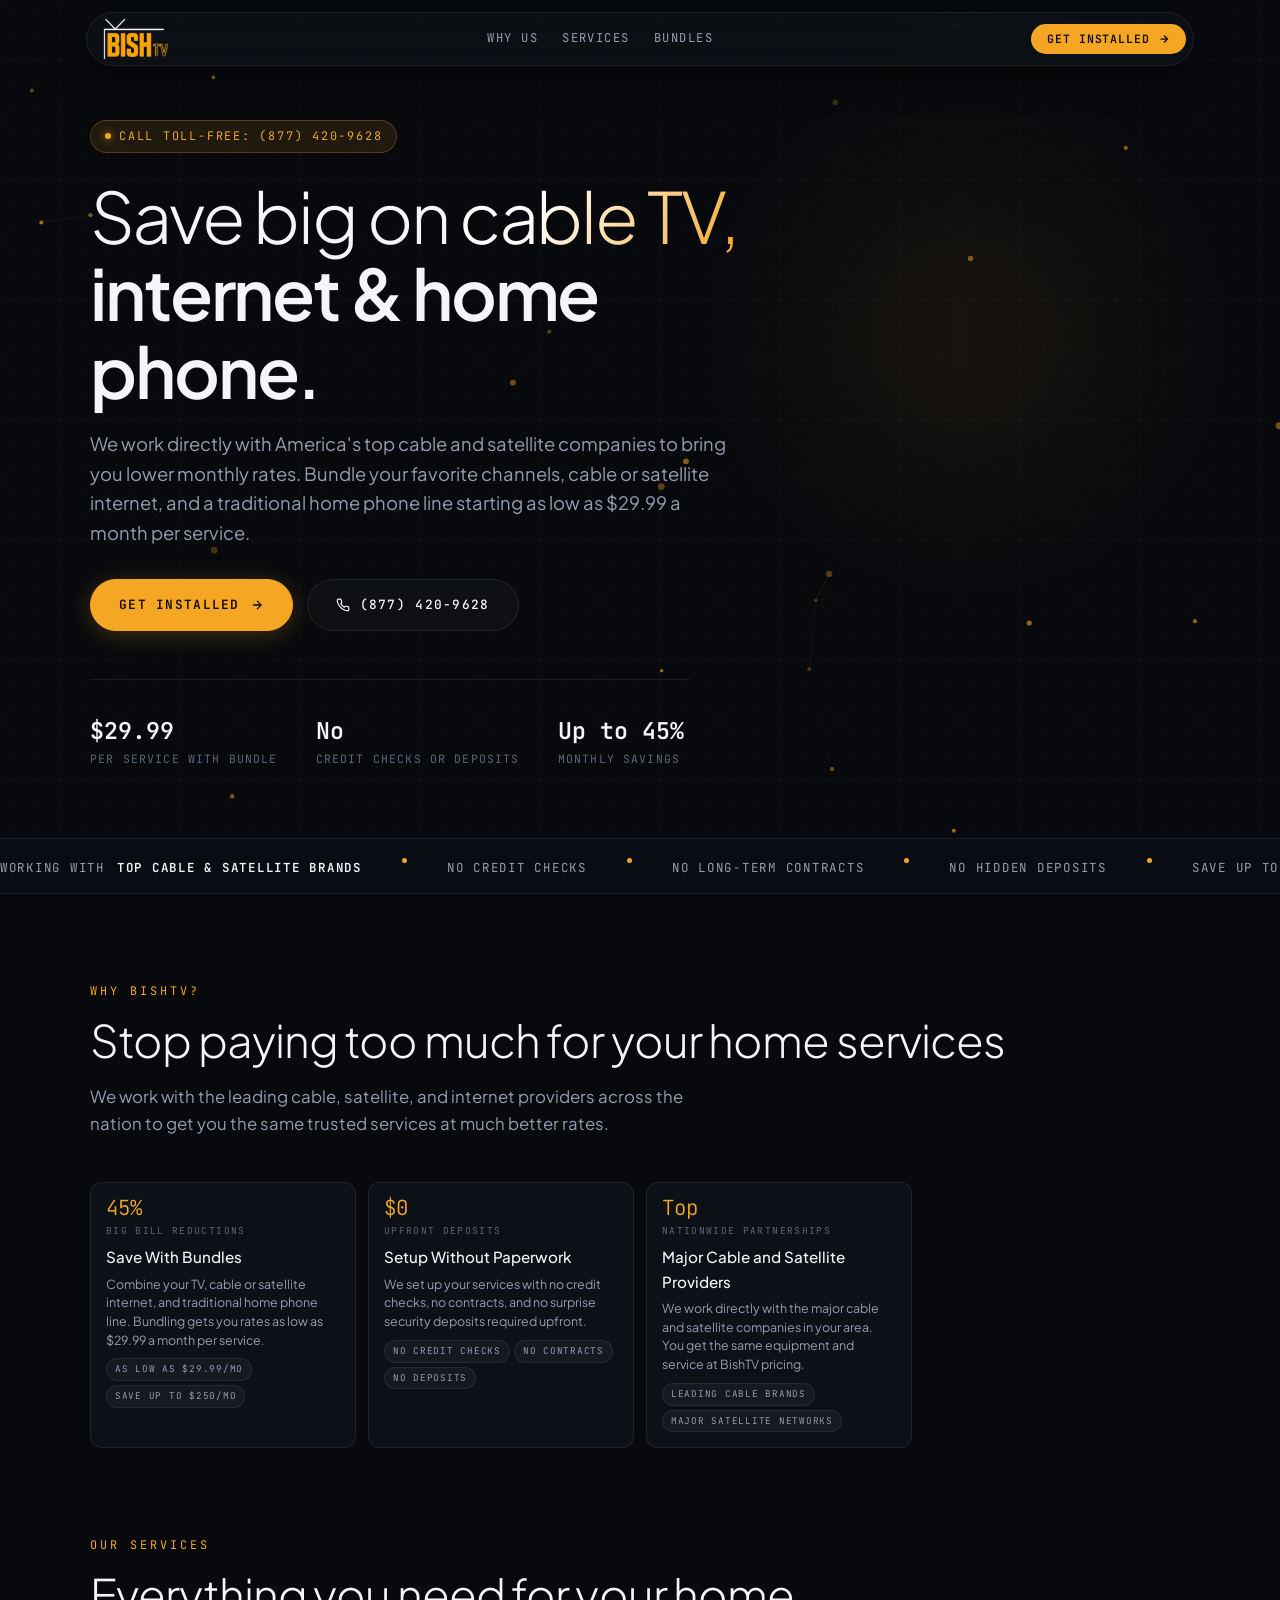
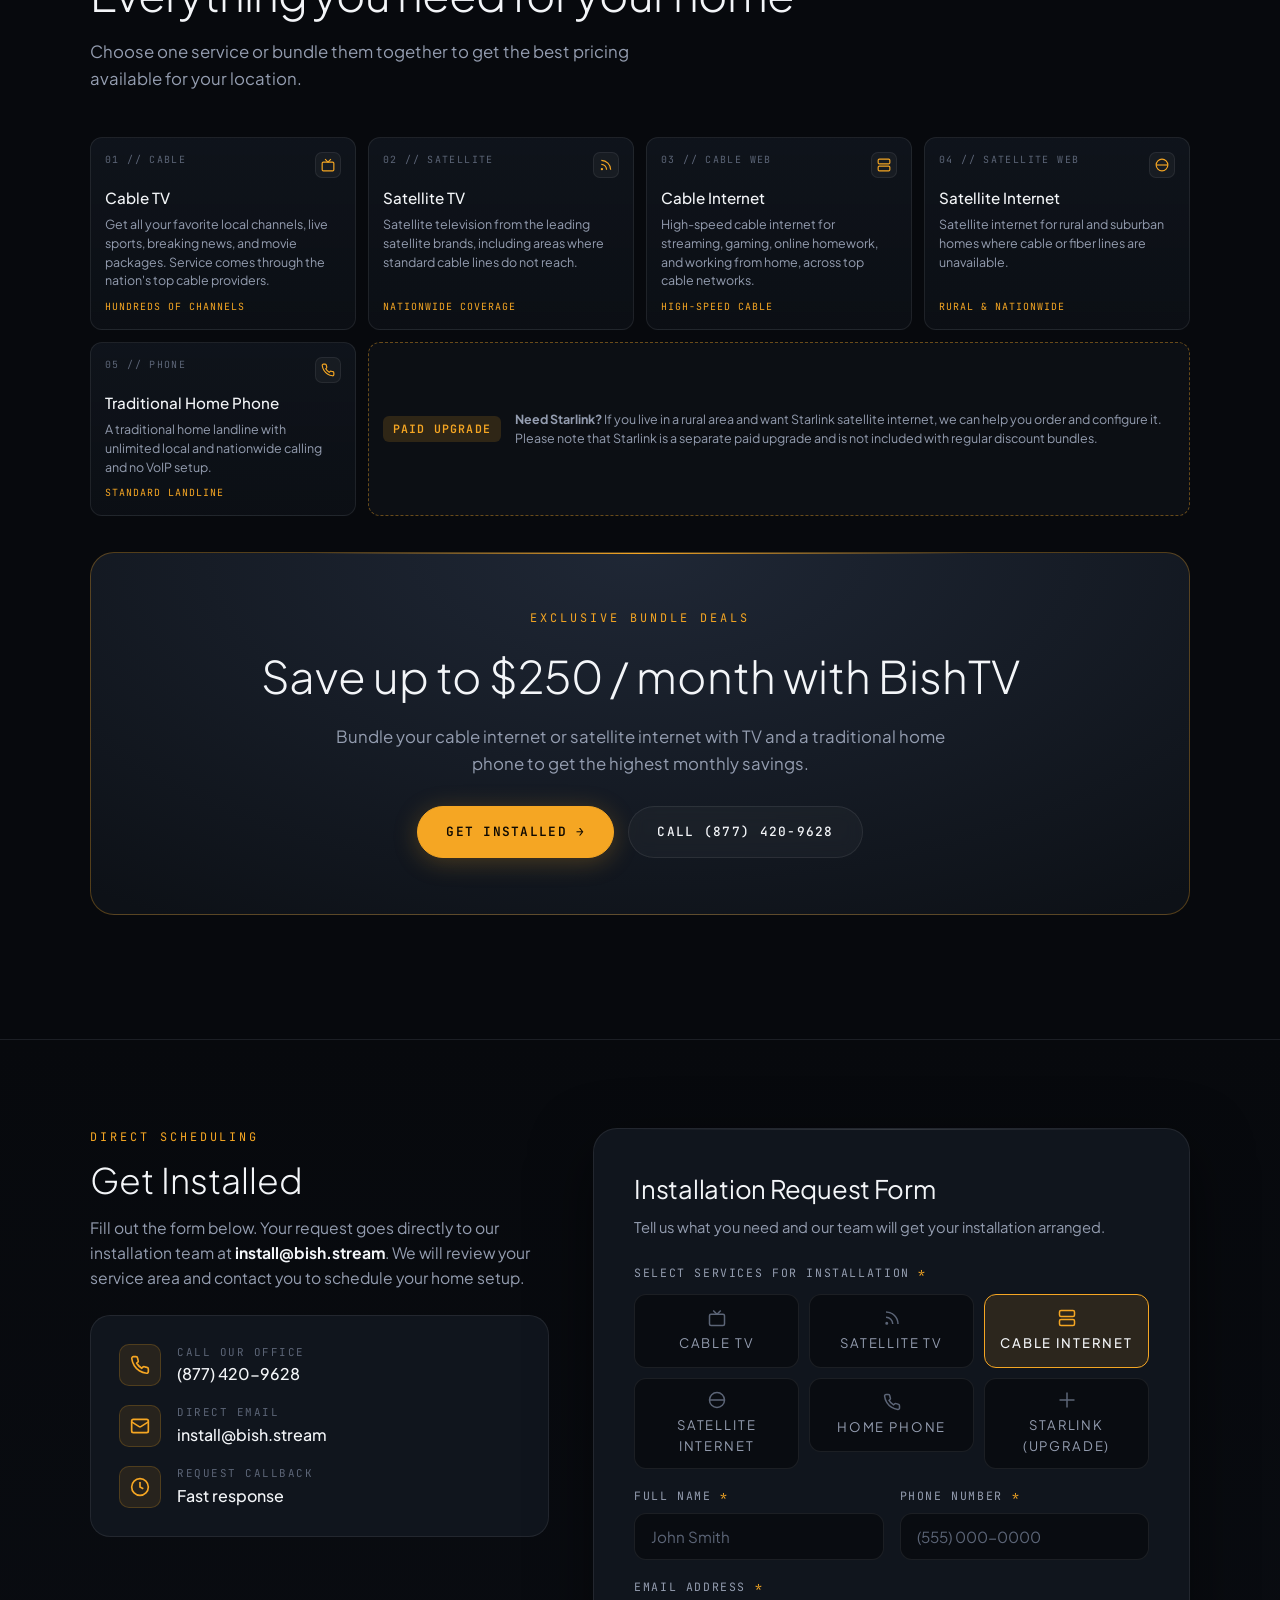
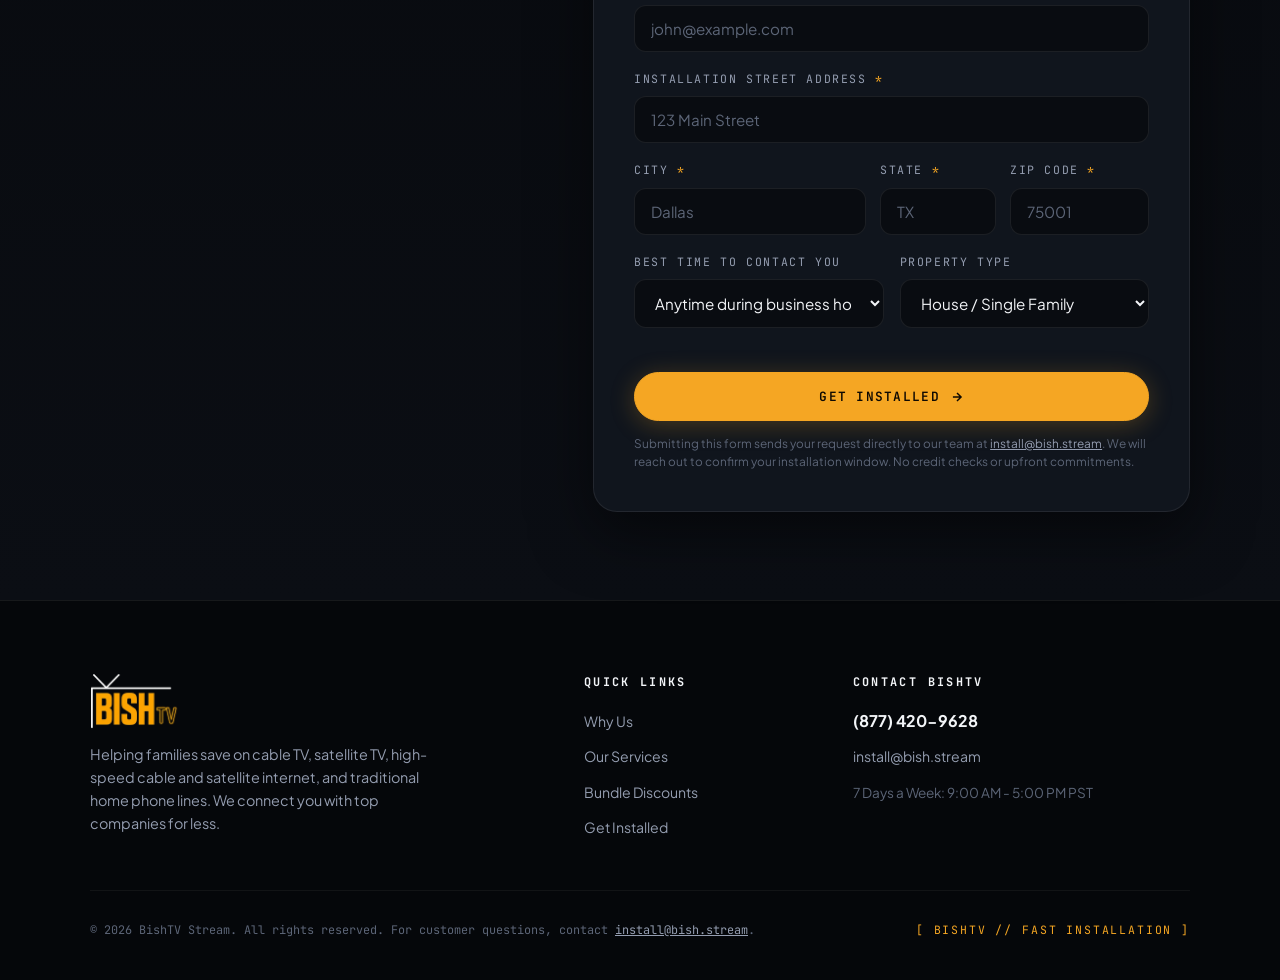
==== index.html @ 2ddb0d31 "Move Starlink paid upgrade notice into the services grid beside Home Phone Co-Authored-By: Claude So" ====
<!doctype html>
<html lang="en">
<head>
<meta charset="utf-8">
<meta name="viewport" content="width=device-width, initial-scale=1, viewport-fit=cover">
<title>BishTV | Cable TV, Satellite, Internet & Home Phone</title>
<link rel="icon" type="image/png" href="logo-small.png">
<link rel="preconnect" href="https://fonts.googleapis.com">
<link rel="preconnect" href="https://fonts.gstatic.com" crossorigin>
<link href="https://fonts.googleapis.com/css2?family=JetBrains+Mono:wght@400;500;600&family=Plus+Jakarta+Sans:wght@300;400;500;600;700&display=swap" rel="stylesheet">

<style>
:root {
  --bg: #07090d;
  --panel: rgba(16, 21, 29, 0.72);
  --panel-solid: #10151d;
  --panel-border: rgba(255, 255, 255, 0.08);
  --panel-border-hover: rgba(255, 184, 84, 0.35);
  --fg: #f3f5f8;
  --muted: #949db0;
  --dim: #5c6577;
  --accent: #f5a623;
  --accent-glow: rgba(245, 166, 35, 0.25);
  --accent-fg: #0e0902;
  --ok: #34d399;
  --line: rgba(255, 255, 255, 0.07);
  --font-sans: 'Plus Jakarta Sans', -apple-system, BlinkMacSystemFont, sans-serif;
  --font-mono: 'JetBrains Mono', ui-monospace, monospace;
}

* { box-sizing: border-box; margin: 0; padding: 0; }

html {
  scroll-behavior: smooth;
  scroll-padding-top: 72px;
  background-color: var(--bg);
  color-scheme: dark;
}

body {
  background: var(--bg);
  color: var(--fg);
  font-family: var(--font-sans);
  font-size: 16px;
  line-height: 1.6;
  -webkit-font-smoothing: antialiased;
  overflow-x: hidden;
}

a { color: inherit; text-decoration: none; }
button, input, select, textarea { font-family: inherit; }

.noise {
  position: fixed;
  inset: 0;
  background-image: radial-gradient(rgba(255,255,255,0.03) 1px, transparent 0);
  background-size: 24px 24px;
  pointer-events: none;
  z-index: 1;
}

.wrap {
  width: 100%;
  max-width: 1140px;
  margin: 0 auto;
  padding: 0 max(20px, env(safe-area-inset-right));
}

/* NAV */
.nav-wrap {
  position: fixed;
  top: max(12px, env(safe-area-inset-top));
  left: 0;
  right: 0;
  z-index: 100;
  pointer-events: none;
}
.nav-inner {
  max-width: 1140px;
  margin: 0 auto;
  padding: 0 16px;
  display: flex;
  align-items: center;
  justify-content: space-between;
}
.nav-pill {
  pointer-events: auto;
  display: flex;
  align-items: center;
  justify-content: space-between;
  width: 100%;
  height: 54px;
  padding: 0 7px 0 16px;
  background: rgba(13, 17, 23, 0.85);
  backdrop-filter: blur(20px);
  -webkit-backdrop-filter: blur(20px);
  border: 1px solid var(--panel-border);
  border-radius: 9999px;
  box-shadow: 0 12px 36px rgba(0,0,0,0.45);
}
.brand {
  display: flex;
  align-items: center;
  gap: 12px;
}
.brand-logo { display: block; height: 42px; width: auto; }
.brand-logo.lg { height: 56px; }
.brand-icon {
  width: 28px;
  height: 28px;
  border-radius: 8px;
  background: linear-gradient(135deg, var(--accent), #e08b10);
  display: grid;
  place-content: center;
  color: var(--accent-fg);
}
.nav-links {
  display: flex;
  align-items: center;
  gap: 24px;
}
.nav-links a {
  font-family: var(--font-mono);
  font-size: 0.76rem;
  letter-spacing: 0.12em;
  text-transform: uppercase;
  color: var(--muted);
  transition: color .2s;
}
.nav-links a:hover { color: var(--fg); }
.nav-cta {
  display: inline-flex;
  align-items: center;
  gap: 8px;
  padding: 6px 16px;
  border-radius: 9999px;
  background: var(--accent);
  color: var(--accent-fg);
  font-family: var(--font-mono);
  font-size: 0.72rem;
  font-weight: 600;
  letter-spacing: 0.08em;
  text-transform: uppercase;
  transition: transform .15s, filter .2s;
}
.nav-cta:hover { filter: brightness(1.1); transform: translateY(-1px); }

/* HERO */
.hero {
  position: relative;
  min-height: 84vh;
  display: flex;
  align-items: center;
  padding-top: 120px;
  padding-bottom: 70px;
  overflow: hidden;
  border-bottom: 1px solid var(--line);
}
#telemetry-canvas {
  position: absolute;
  inset: 0;
  width: 100%;
  height: 100%;
  pointer-events: none;
}
.hero-glow {
  position: absolute;
  top: 10%;
  right: 5%;
  width: 500px;
  height: 500px;
  background: radial-gradient(circle, var(--accent-glow) 0%, transparent 65%);
  filter: blur(80px);
  pointer-events: none;
  opacity: 0.45;
}
.hero-content {
  position: relative;
  z-index: 2;
  max-width: 740px;
}
.badge {
  display: inline-flex;
  align-items: center;
  gap: 8px;
  padding: 6px 14px;
  border-radius: 9999px;
  background: rgba(245, 166, 35, 0.1);
  border: 1px solid rgba(245, 166, 35, 0.25);
  font-family: var(--font-mono);
  font-size: 0.74rem;
  letter-spacing: 0.15em;
  color: var(--accent);
  text-transform: uppercase;
  margin-bottom: 24px;
}
.badge-dot {
  width: 6px;
  height: 6px;
  border-radius: 50%;
  background: var(--accent);
  box-shadow: 0 0 10px var(--accent);
}
h1 {
  font-size: clamp(2.6rem, 6vw, 4.4rem);
  font-weight: 300;
  line-height: 1.1;
  letter-spacing: -0.03em;
  margin-bottom: 20px;
}
h1 strong { font-weight: 600; color: var(--fg); }
h1 em {
  font-style: normal;
  background: linear-gradient(120deg, #fff 30%, var(--accent));
  -webkit-background-clip: text;
  -webkit-text-fill-color: transparent;
}
.hero p.lead {
  font-size: 1.15rem;
  color: var(--muted);
  line-height: 1.6;
  margin-bottom: 32px;
  max-width: 640px;
}
.hero-actions {
  display: flex;
  flex-wrap: wrap;
  align-items: center;
  gap: 14px;
}
.btn-primary {
  display: inline-flex;
  align-items: center;
  justify-content: center;
  gap: 10px;
  padding: 15px 28px;
  border-radius: 999px;
  background: var(--accent);
  color: var(--accent-fg);
  font-family: var(--font-mono);
  font-size: 0.8rem;
  font-weight: 600;
  letter-spacing: 0.1em;
  text-transform: uppercase;
  transition: all .2s ease;
  box-shadow: 0 4px 24px var(--accent-glow);
  border: 1px solid var(--accent);
  cursor: pointer;
}
.btn-primary:hover {
  transform: translateY(-2px);
  filter: brightness(1.1);
  box-shadow: 0 6px 30px rgba(245, 166, 35, 0.4);
}
.btn-secondary {
  display: inline-flex;
  align-items: center;
  justify-content: center;
  gap: 10px;
  padding: 15px 28px;
  border-radius: 999px;
  background: rgba(255,255,255,0.03);
  color: var(--fg);
  font-family: var(--font-mono);
  font-size: 0.8rem;
  font-weight: 500;
  letter-spacing: 0.1em;
  text-transform: uppercase;
  border: 1px solid var(--panel-border);
  backdrop-filter: blur(8px);
  transition: all .2s;
}
.btn-secondary:hover {
  background: rgba(255,255,255,0.08);
  border-color: rgba(255,255,255,0.18);
}
.hero-specs {
  display: grid;
  grid-template-columns: repeat(3, auto);
  gap: 32px;
  margin-top: 48px;
  padding-top: 32px;
  border-top: 1px solid var(--line);
  max-width: 600px;
}
.spec-item .num {
  font-family: var(--font-mono);
  font-size: 1.45rem;
  font-weight: 600;
  color: var(--fg);
}
.spec-item .lbl {
  font-family: var(--font-mono);
  font-size: 0.72rem;
  letter-spacing: 0.1em;
  text-transform: uppercase;
  color: var(--dim);
}

/* TICKER */
.ticker {
  border-bottom: 1px solid var(--line);
  background: #090c12;
  overflow: hidden;
  white-space: nowrap;
  padding: 14px 0;
}
.ticker-track {
  display: inline-flex;
  gap: 40px;
  animation: ticker-slide 42s linear infinite;
  will-change: transform;
}
.ticker-item {
  display: inline-flex;
  align-items: center;
  gap: 12px;
  font-family: var(--font-mono);
  font-size: 0.78rem;
  letter-spacing: 0.14em;
  text-transform: uppercase;
  color: var(--muted);
}
.ticker-item strong { color: var(--fg); font-weight: 600; }
.ticker-dot {
  width: 5px;
  height: 5px;
  border-radius: 50%;
  background: var(--accent);
}
@keyframes ticker-slide {
  from { transform: translateX(0); }
  to { transform: translateX(-50%); }
}

/* SECTIONS */
.section { padding: 88px 0; position: relative; }
.sec-tag {
  font-family: var(--font-mono);
  font-size: 0.74rem;
  letter-spacing: 0.25em;
  text-transform: uppercase;
  color: var(--accent);
  margin-bottom: 12px;
}
.sec-title {
  font-size: clamp(2rem, 3.8vw, 2.8rem);
  font-weight: 300;
  letter-spacing: -0.02em;
  line-height: 1.2;
  margin-bottom: 18px;
}
.sec-desc {
  color: var(--muted);
  max-width: 600px;
  font-size: 1.05rem;
  margin-bottom: 44px;
}
.grid-3 {
  display: grid;
  grid-template-columns: repeat(4, 1fr);
  gap: 12px;
}
.card {
  background: var(--panel);
  border: 1px solid var(--panel-border);
  border-radius: 12px;
  padding: 15px;
  backdrop-filter: blur(12px);
  transition: border-color .3s, transform .2s;
}
.card:hover {
  border-color: var(--panel-border-hover);
  transform: translateY(-2px);
}
.card-metric {
  font-family: var(--font-mono);
  font-size: 1.3rem;
  font-weight: 300;
  color: var(--accent);
  line-height: 1;
  margin-bottom: 4px;
}
.card-label {
  font-family: var(--font-mono);
  font-size: 0.6rem;
  letter-spacing: 0.14em;
  color: var(--dim);
  text-transform: uppercase;
  margin-bottom: 7px;
}
.card h3 { font-size: 0.95rem; font-weight: 500; margin-bottom: 5px; }
.card p { color: var(--muted); font-size: 0.78rem; line-height: 1.5; }
.tag-list { display: flex; flex-wrap: wrap; gap: 4px; margin-top: 9px; list-style: none; }
.tag-list li {
  font-family: var(--font-mono);
  font-size: 0.58rem;
  letter-spacing: 0.08em;
  text-transform: uppercase;
  padding: 3px 8px;
  border-radius: 999px;
  background: rgba(255,255,255,0.04);
  border: 1px solid var(--line);
  color: var(--muted);
}

/* SERVICES */
.services-grid {
  display: grid;
  grid-template-columns: repeat(4, 1fr);
  gap: 12px;
}
.service-box {
  background: linear-gradient(180deg, rgba(21, 27, 37, 0.6) 0%, rgba(13, 17, 23, 0.8) 100%);
  border: 1px solid var(--panel-border);
  border-radius: 12px;
  padding: 14px;
  display: flex;
  flex-direction: column;
  justify-content: space-between;
  min-height: 135px;
  transition: all .25s ease;
}
.service-box:hover { border-color: rgba(245, 166, 35, 0.4); }
.svc-head {
  display: flex;
  justify-content: space-between;
  align-items: flex-start;
  margin-bottom: 8px;
}
.svc-num {
  font-family: var(--font-mono);
  font-size: 0.62rem;
  letter-spacing: 0.14em;
  color: var(--dim);
}
.svc-icon svg { width: 14px; height: 14px; }
.svc-icon {
  width: 26px;
  height: 26px;
  border-radius: 7px;
  background: rgba(255,255,255,0.04);
  border: 1px solid var(--line);
  display: grid;
  place-content: center;
  color: var(--accent);
}
.service-box h4 { font-size: 0.95rem; font-weight: 500; margin-bottom: 5px; }
.service-box p { color: var(--muted); font-size: 0.78rem; line-height: 1.5; }
.service-box .svc-badge {
  align-self: flex-start;
  margin-top: 9px;
  font-family: var(--font-mono);
  font-size: 0.62rem;
  color: var(--accent);
  letter-spacing: 0.1em;
  text-transform: uppercase;
}

/* STARLINK CALLOUT */
.starlink-notice {
  background: rgba(13, 17, 23, 0.85);
  border: 1px dashed rgba(245, 166, 35, 0.4);
  border-radius: 12px;
  padding: 14px;
  display: flex;
  align-items: center;
  gap: 14px;
  grid-column: span 3;
}
.starlink-badge {
  padding: 4px 10px;
  border-radius: 6px;
  background: rgba(245, 166, 35, 0.15);
  color: var(--accent);
  font-family: var(--font-mono);
  font-size: 0.72rem;
  font-weight: 600;
  letter-spacing: 0.1em;
  text-transform: uppercase;
  flex-shrink: 0;
}
.starlink-notice p { color: var(--muted); font-size: 0.78rem; line-height: 1.5; margin: 0; }

/* BANNER */
.bundle-banner {
  margin: 36px 0;
  border-radius: 24px;
  background: radial-gradient(80% 120% at 50% 0%, #1f2735 0%, #0d1117 100%);
  border: 1px solid rgba(245, 166, 35, 0.3);
  padding: clamp(32px, 5vw, 56px);
  text-align: center;
  position: relative;
  overflow: hidden;
}
.bundle-banner::before {
  content: '';
  position: absolute;
  top: 0;
  left: 20%;
  right: 20%;
  height: 1px;
  background: linear-gradient(90deg, transparent, var(--accent), transparent);
}
.bundle-banner h2 { font-size: clamp(1.8rem, 4vw, 2.8rem); font-weight: 300; margin-bottom: 12px; }
.bundle-banner p { color: var(--muted); font-size: 1.05rem; max-width: 620px; margin: 0 auto 28px; }

/* INTAKE FORM */
.install-section {
  padding: 88px 0;
  background: linear-gradient(180deg, var(--bg) 0%, #0b0e14 100%);
  border-top: 1px solid var(--line);
}
.install-grid {
  display: grid;
  grid-template-columns: 1fr 1.3fr;
  gap: 44px;
  align-items: flex-start;
}
.info-sidebar { position: sticky; top: 90px; }
.contact-callout {
  background: var(--panel-solid);
  border: 1px solid var(--panel-border);
  border-radius: 20px;
  padding: 28px;
  margin-top: 24px;
}
.callout-row {
  display: flex;
  align-items: center;
  gap: 16px;
  margin-bottom: 18px;
}
.callout-row:last-child { margin-bottom: 0; }
.callout-icon {
  width: 42px;
  height: 42px;
  border-radius: 10px;
  background: rgba(245, 166, 35, 0.1);
  border: 1px solid rgba(245, 166, 35, 0.2);
  display: grid;
  place-content: center;
  color: var(--accent);
  flex-shrink: 0;
}
.callout-meta .label {
  font-family: var(--font-mono);
  font-size: 0.68rem;
  letter-spacing: 0.14em;
  text-transform: uppercase;
  color: var(--dim);
}
.callout-meta .val { font-size: 1rem; font-weight: 500; color: var(--fg); }

/* FORM SHELL */
.form-shell {
  background: var(--panel-solid);
  border: 1px solid var(--panel-border);
  border-radius: 24px;
  padding: clamp(22px, 4vw, 40px);
  box-shadow: 0 20px 60px rgba(0,0,0,0.5);
  position: relative;
}
.form-shell::before {
  content: '';
  position: absolute;
  top: 0;
  left: 30px;
  right: 30px;
  height: 1px;
  background: linear-gradient(90deg, transparent, rgba(255,255,255,0.15), transparent);
}
.form-header { margin-bottom: 24px; }
.form-header h3 { font-size: 1.6rem; font-weight: 400; letter-spacing: -0.01em; margin-bottom: 6px; }
.form-header p { color: var(--muted); font-size: 0.92rem; }
.form-group { display: grid; gap: 8px; margin-bottom: 18px; }
.form-row-2 { display: grid; grid-template-columns: 1fr 1fr; gap: 16px; }
.form-row-3 { display: grid; grid-template-columns: 2fr 1fr 1.2fr; gap: 14px; }
label {
  font-family: var(--font-mono);
  font-size: 0.72rem;
  letter-spacing: 0.14em;
  text-transform: uppercase;
  color: var(--muted);
}
label .req { color: var(--accent); }
input[type="text"], input[type="tel"], input[type="email"], select {
  width: 100%;
  background: #090c11;
  border: 1px solid var(--panel-border);
  border-radius: 12px;
  padding: 13px 16px;
  font-size: 0.95rem;
  color: var(--fg);
  outline: none;
  transition: border-color .2s, box-shadow .2s;
}
input[type="text"]:focus, input[type="tel"]:focus, input[type="email"]:focus, select:focus {
  border-color: var(--accent);
  box-shadow: 0 0 0 3px var(--accent-glow);
}
input::placeholder { color: var(--dim); }

/* SERVICE CHIPS */
.service-selector {
  display: grid;
  grid-template-columns: repeat(auto-fit, minmax(130px, 1fr));
  gap: 10px;
  margin-top: 4px;
}
.svc-chip { position: relative; }
.svc-chip input {
  position: absolute;
  opacity: 0;
  width: 0;
  height: 0;
}
.svc-chip label {
  display: flex;
  flex-direction: column;
  align-items: center;
  justify-content: center;
  text-align: center;
  padding: 12px 8px;
  background: #090c11;
  border: 1px solid var(--panel-border);
  border-radius: 12px;
  cursor: pointer;
  font-family: var(--font-sans);
  font-size: 0.82rem;
  color: var(--muted);
  transition: all .2s;
  min-height: 74px;
}
.svc-chip input:checked + label {
  background: rgba(245, 166, 35, 0.12);
  border-color: var(--accent);
  color: var(--fg);
  font-weight: 500;
}
.svc-chip label svg { margin-bottom: 5px; color: var(--dim); }
.svc-chip input:checked + label svg { color: var(--accent); }

.submit-wrap { margin-top: 26px; }
.form-legal { margin-top: 14px; font-size: 0.74rem; color: var(--dim); line-height: 1.5; }
.form-legal a { color: var(--muted); text-decoration: underline; }
.form-error { display: none; margin-top: 14px; padding: 12px 16px; border-radius: 12px; background: rgba(248, 113, 113, 0.1); border: 1px solid rgba(248, 113, 113, 0.4); color: #fca5a5; font-size: 0.88rem; line-height: 1.5; }
.form-error a { text-decoration: underline; }
.hp { position: absolute; left: -9999px; width: 1px; height: 1px; opacity: 0; }

/* SUCCESS SCREEN */
.form-success { display: none; text-align: center; padding: 40px 10px; }
.success-icon {
  width: 60px;
  height: 60px;
  border-radius: 50%;
  background: rgba(52, 211, 153, 0.12);
  border: 1px solid var(--ok);
  color: var(--ok);
  display: grid;
  place-content: center;
  margin: 0 auto 20px;
}
.form-success h4 { font-size: 1.7rem; font-weight: 400; margin-bottom: 10px; }
.form-success p { color: var(--muted); max-width: 440px; margin: 0 auto 22px; font-size: 0.95rem; }
.ref-box {
  background: #090c11;
  border: 1px dashed var(--line);
  border-radius: 14px;
  padding: 16px;
  max-width: 380px;
  margin: 0 auto 24px;
  font-family: var(--font-mono);
  font-size: 0.85rem;
}
.ref-box span { color: var(--accent); font-weight: 600; }

/* FOOTER */
footer {
  border-top: 1px solid var(--line);
  background: #05070a;
  padding: 72px 0 40px;
}
.footer-top {
  display: grid;
  grid-template-columns: 2fr 1fr 1.5fr;
  gap: 44px;
  margin-bottom: 50px;
}
.footer-brand p {
  color: var(--muted);
  font-size: 0.9rem;
  max-width: 360px;
  margin-top: 14px;
  line-height: 1.6;
}
.footer-col h6 {
  font-family: var(--font-mono);
  font-size: 0.74rem;
  letter-spacing: 0.2em;
  text-transform: uppercase;
  color: var(--fg);
  margin-bottom: 16px;
}
.footer-col ul { list-style: none; display: grid; gap: 10px; }
.footer-col a { color: var(--muted); font-size: 0.88rem; transition: color .2s; }
.footer-col a:hover { color: var(--accent); }
.footer-bottom {
  border-top: 1px solid rgba(255,255,255,0.05);
  padding-top: 30px;
  display: flex;
  justify-content: space-between;
  align-items: center;
  flex-wrap: wrap;
  gap: 16px;
}
.footer-bottom .copy { font-family: var(--font-mono); font-size: 0.74rem; color: var(--dim); }
.footer-bottom .sec-meta {
  font-family: var(--font-mono);
  font-size: 0.72rem;
  letter-spacing: 0.16em;
  color: var(--accent);
}

@media (max-width: 900px) {
  .install-grid { grid-template-columns: 1fr; }
  .info-sidebar { position: static; }
  .footer-top { grid-template-columns: 1fr; gap: 36px; }
  .hero-specs { grid-template-columns: 1fr 1fr; }
}

@media (max-width: 900px) {
  .grid-3, .services-grid { grid-template-columns: repeat(2, 1fr); }
  .starlink-notice { grid-column: span 1; }
}

@media (max-width: 700px) {
  .grid-3, .services-grid { grid-template-columns: 1fr; }
}

@media (max-width: 600px) {
  .nav-wrap {
    top: max(6px, env(safe-area-inset-top));
  }
  .brand-logo { height: 36px; }
  .nav-links { display: none; }
  .form-row-2, .form-row-3 { grid-template-columns: 1fr; }
  .hero { padding-top: 100px; }
  .starlink-notice { flex-direction: column; align-items: flex-start; }
}
</style>
</head>
<body>

<div class="noise" aria-hidden="true"></div>

<!-- NAVIGATION -->
<div class="nav-wrap">
  <div class="nav-inner">
    <header class="nav-pill">
      <a href="#" class="brand" aria-label="BishTV home">
        <img class="brand-logo" src="logo-small.png" alt="BishTV" width="360" height="229">
      </a>

      <nav class="nav-links">
        <a href="#why">Why Us</a>
        <a href="#services">Services</a>
        <a href="#bundles">Bundles</a>
      </nav>

      <a href="#install" class="nav-cta">
        <span>Get Installed</span>
        <svg width="12" height="12" viewBox="0 0 24 24" fill="none" stroke="currentColor" stroke-width="2.5"><path d="M5 12h14M12 5l7 7-7 7"/></svg>
      </a>
    </header>
  </div>
</div>

<!-- HERO SECTION -->
<section class="hero">
  <canvas id="telemetry-canvas" aria-hidden="true"></canvas>
  <div class="hero-glow" aria-hidden="true"></div>

  <div class="wrap">
    <div class="hero-content">
      <div class="badge">
        <span class="badge-dot"></span>
        <span>Call Toll-Free: (877) 420-9628</span>
      </div>

      <h1>
        Save big on <em>cable TV,</em><br>
        <strong>internet &amp; home phone.</strong>
      </h1>

      <p class="lead">
        We work directly with America's top cable and satellite companies to bring you lower monthly rates. Bundle your favorite channels, cable or satellite internet, and a traditional home phone line starting as low as $29.99 a month per service.
      </p>

      <div class="hero-actions">
        <a href="#install" class="btn-primary">
          <span>Get Installed</span>
          <svg width="14" height="14" viewBox="0 0 24 24" fill="none" stroke="currentColor" stroke-width="2.2"><path d="M5 12h14M12 5l7 7-7 7"/></svg>
        </a>
        <a href="tel:8774209628" class="btn-secondary">
          <svg width="14" height="14" viewBox="0 0 24 24" fill="none" stroke="currentColor" stroke-width="2"><path d="M22 16.92v3a2 2 0 0 1-2.18 2 19.79 19.79 0 0 1-8.63-3.07 19.5 19.5 0 0 1-6-6 19.79 19.79 0 0 1-3.07-8.67A2 2 0 0 1 4.11 2h3a2 2 0 0 1 2 1.72 12.84 12.84 0 0 0 .7 2.81 2 2 0 0 1-.45 2.11L8.09 9.91a16 16 0 0 0 6 6l1.27-1.27a2 2 0 0 1 2.11-.45 12.84 12.84 0 0 0 2.81.7A2 2 0 0 1 22 16.92z"/></svg>
          <span>(877) 420-9628</span>
        </a>
      </div>

      <div class="hero-specs">
        <div class="spec-item">
          <div class="num">$29.99</div>
          <div class="lbl">Per Service With Bundle</div>
        </div>
        <div class="spec-item">
          <div class="num">No</div>
          <div class="lbl">Credit Checks or Deposits</div>
        </div>
        <div class="spec-item">
          <div class="num">Up to 45%</div>
          <div class="lbl">Monthly Savings</div>
        </div>
      </div>
    </div>
  </div>
</section>

<!-- TICKER -->
<div class="ticker" aria-hidden="true">
  <div class="ticker-track" id="ticker-track">
    <div class="ticker-item">Working With <strong>Top Cable &amp; Satellite Brands</strong></div>
    <div class="ticker-dot"></div>
    <div class="ticker-item">No Credit Checks</div>
    <div class="ticker-dot"></div>
    <div class="ticker-item">No Long-Term Contracts</div>
    <div class="ticker-dot"></div>
    <div class="ticker-item">No Hidden Deposits</div>
    <div class="ticker-dot"></div>
    <div class="ticker-item">Save Up To <strong>$250 A Month</strong></div>
    <div class="ticker-dot"></div>
    <div class="ticker-item">Starlink Available As A Paid Upgrade</div>
    <div class="ticker-dot"></div>
    <div class="ticker-item">Email: <strong>install@bish.stream</strong></div>
    <div class="ticker-dot"></div>
  </div>
</div>

<!-- WHY BISHTV -->
<section class="section" id="why">
  <div class="wrap">
    <div class="sec-tag">Why BishTV?</div>
    <h2 class="sec-title">Stop paying too much for your home services</h2>
    <p class="sec-desc">We work with the leading cable, satellite, and internet providers across the nation to get you the same trusted services at much better rates.</p>

    <div class="grid-3">
      <div class="card">
        <div class="card-metric">45%</div>
        <div class="card-label">Big Bill Reductions</div>
        <h3>Save With Bundles</h3>
        <p>Combine your TV, cable or satellite internet, and traditional home phone line. Bundling gets you rates as low as $29.99 a month per service.</p>
        <ul class="tag-list">
          <li>As low as $29.99/mo</li>
          <li>Save up to $250/mo</li>
        </ul>
      </div>

      <div class="card">
        <div class="card-metric">$0</div>
        <div class="card-label">Upfront Deposits</div>
        <h3>Setup Without Paperwork</h3>
        <p>We set up your services with no credit checks, no contracts, and no surprise security deposits required upfront.</p>
        <ul class="tag-list">
          <li>No Credit Checks</li>
          <li>No Contracts</li>
          <li>No Deposits</li>
        </ul>
      </div>

      <div class="card">
        <div class="card-metric">Top</div>
        <div class="card-label">Nationwide Partnerships</div>
        <h3>Major Cable and Satellite Providers</h3>
        <p>We work directly with the major cable and satellite companies in your area. You get the same equipment and service at BishTV pricing.</p>
        <ul class="tag-list">
          <li>Leading Cable Brands</li>
          <li>Major Satellite Networks</li>
        </ul>
      </div>
    </div>
  </div>
</section>

<!-- SERVICES -->
<section class="section" id="services" style="padding-top: 0;">
  <div class="wrap">
    <div class="sec-tag">Our Services</div>
    <h2 class="sec-title">Everything you need for your home</h2>
    <p class="sec-desc">Choose one service or bundle them together to get the best pricing available for your location.</p>

    <div class="services-grid">
      <div class="service-box">
        <div>
          <div class="svc-head">
            <span class="svc-num">01 // CABLE</span>
            <div class="svc-icon">
              <svg width="20" height="20" viewBox="0 0 24 24" fill="none" stroke="currentColor" stroke-width="2"><rect x="2" y="7" width="20" height="15" rx="2" ry="2"/><polyline points="17 2 12 7 7 2"/></svg>
            </div>
          </div>
          <h4>Cable TV</h4>
          <p>Get all your favorite local channels, live sports, breaking news, and movie packages. Service comes through the nation's top cable providers.</p>
        </div>
        <div class="svc-badge">Hundreds of Channels</div>
      </div>

      <div class="service-box">
        <div>
          <div class="svc-head">
            <span class="svc-num">02 // SATELLITE</span>
            <div class="svc-icon">
              <svg width="20" height="20" viewBox="0 0 24 24" fill="none" stroke="currentColor" stroke-width="2"><path d="M4 11a9 9 0 0 1 9 9"/><path d="M4 4a16 16 0 0 1 16 16"/><circle cx="5" cy="19" r="1"/></svg>
            </div>
          </div>
          <h4>Satellite TV</h4>
          <p>Satellite television from the leading satellite brands, including areas where standard cable lines do not reach.</p>
        </div>
        <div class="svc-badge">Nationwide Coverage</div>
      </div>

      <div class="service-box">
        <div>
          <div class="svc-head">
            <span class="svc-num">03 // CABLE WEB</span>
            <div class="svc-icon">
              <svg width="20" height="20" viewBox="0 0 24 24" fill="none" stroke="currentColor" stroke-width="2"><rect x="2" y="2" width="20" height="8" rx="2"/><rect x="2" y="14" width="20" height="8" rx="2"/><line x1="6" y1="6" x2="6.01" y2="6"/><line x1="6" y1="18" x2="6.01" y2="18"/></svg>
            </div>
          </div>
          <h4>Cable Internet</h4>
          <p>High-speed cable internet for streaming, gaming, online homework, and working from home, across top cable networks.</p>
        </div>
        <div class="svc-badge">High-Speed Cable</div>
      </div>

      <div class="service-box">
        <div>
          <div class="svc-head">
            <span class="svc-num">04 // SATELLITE WEB</span>
            <div class="svc-icon">
              <svg width="20" height="20" viewBox="0 0 24 24" fill="none" stroke="currentColor" stroke-width="2"><circle cx="12" cy="12" r="10"/><path d="M2 12h20"/></svg>
            </div>
          </div>
          <h4>Satellite Internet</h4>
          <p>Satellite internet for rural and suburban homes where cable or fiber lines are unavailable.</p>
        </div>
        <div class="svc-badge">Rural &amp; Nationwide</div>
      </div>

      <div class="service-box">
        <div>
          <div class="svc-head">
            <span class="svc-num">05 // PHONE</span>
            <div class="svc-icon">
              <svg width="20" height="20" viewBox="0 0 24 24" fill="none" stroke="currentColor" stroke-width="2"><path d="M22 16.92v3a2 2 0 0 1-2.18 2 19.79 19.79 0 0 1-8.63-3.07 19.5 19.5 0 0 1-6-6 19.79 19.79 0 0 1-3.07-8.67A2 2 0 0 1 4.11 2h3a2 2 0 0 1 2 1.72 12.84 12.84 0 0 0 .7 2.81 2 2 0 0 1-.45 2.11L8.09 9.91a16 16 0 0 0 6 6l1.27-1.27a2 2 0 0 1 2.11-.45 12.84 12.84 0 0 0 2.81.7A2 2 0 0 1 22 16.92z"/></svg>
            </div>
          </div>
          <h4>Traditional Home Phone</h4>
          <p>A traditional home landline with unlimited local and nationwide calling and no VoIP setup.</p>
        </div>
        <div class="svc-badge">Standard Landline</div>
      </div>

      <!-- STARLINK CALLOUT -->
      <div class="starlink-notice">
        <span class="starlink-badge">Paid Upgrade</span>
        <p><strong>Need Starlink?</strong> If you live in a rural area and want Starlink satellite internet, we can help you order and configure it. Please note that Starlink is a separate paid upgrade and is not included with regular discount bundles.</p>
      </div>
    </div>

    <!-- BUNDLE BANNER -->
    <div class="bundle-banner" id="bundles">
      <div class="sec-tag" style="color:var(--accent);">Exclusive Bundle Deals</div>
      <h2>Save up to $250 / month with BishTV</h2>
      <p>Bundle your cable internet or satellite internet with TV and a traditional home phone to get the highest monthly savings.</p>
      <div style="display:inline-flex; gap: 14px; flex-wrap:wrap; justify-content:center;">
        <a href="#install" class="btn-primary">Get Installed &rarr;</a>
        <a href="tel:8774209628" class="btn-secondary">Call (877) 420-9628</a>
      </div>
    </div>
  </div>
</section>

<!-- GET INSTALLED FORM -->
<section class="install-section" id="install">
  <div class="wrap">
    <div class="install-grid">
      <!-- Left Info -->
      <div class="info-sidebar">
        <div class="sec-tag">Direct Scheduling</div>
        <h2 style="font-size: 2.2rem; font-weight: 300; line-height: 1.2; margin-bottom: 14px;">Get Installed</h2>
        <p style="color: var(--muted); font-size: 0.98rem; line-height: 1.6;">
          Fill out the form below. Your request goes directly to our installation team at <strong style="color:var(--fg);">install@bish.stream</strong>. We will review your service area and contact you to schedule your home setup.
        </p>

        <div class="contact-callout">
          <div class="callout-row">
            <div class="callout-icon">
              <svg width="20" height="20" viewBox="0 0 24 24" fill="none" stroke="currentColor" stroke-width="2"><path d="M22 16.92v3a2 2 0 0 1-2.18 2 19.79 19.79 0 0 1-8.63-3.07 19.5 19.5 0 0 1-6-6 19.79 19.79 0 0 1-3.07-8.67A2 2 0 0 1 4.11 2h3a2 2 0 0 1 2 1.72 12.84 12.84 0 0 0 .7 2.81 2 2 0 0 1-.45 2.11L8.09 9.91a16 16 0 0 0 6 6l1.27-1.27a2 2 0 0 1 2.11-.45 12.84 12.84 0 0 0 2.81.7A2 2 0 0 1 22 16.92z"/></svg>
            </div>
            <div class="callout-meta">
              <div class="label">Call Our Office</div>
              <div class="val"><a href="tel:8774209628">(877) 420-9628</a></div>
            </div>
          </div>

          <div class="callout-row">
            <div class="callout-icon">
              <svg width="20" height="20" viewBox="0 0 24 24" fill="none" stroke="currentColor" stroke-width="2"><rect x="2" y="4" width="20" height="16" rx="2"/><path d="m22 7-8.97 5.7a1.94 1.94 0 0 1-2.06 0L2 7"/></svg>
            </div>
            <div class="callout-meta">
              <div class="label">Direct Email</div>
              <div class="val"><a href="mailto:install@bish.stream">install@bish.stream</a></div>
            </div>
          </div>

          <div class="callout-row">
            <div class="callout-icon">
              <svg width="20" height="20" viewBox="0 0 24 24" fill="none" stroke="currentColor" stroke-width="2"><circle cx="12" cy="12" r="10"/><polyline points="12 6 12 12 16 14"/></svg>
            </div>
            <div class="callout-meta">
              <div class="label">Request Callback</div>
              <div class="val">Fast response</div>
            </div>
          </div>
        </div>
      </div>

      <!-- Right Form -->
      <div class="form-shell">
        <div id="form-container">
          <div class="form-header">
            <h3>Installation Request Form</h3>
            <p>Tell us what you need and our team will get your installation arranged.</p>
          </div>

          <form id="order-form" onsubmit="handleFormSubmit(event)">
            <input type="text" name="_honey" id="cust-honey" class="hp" tabindex="-1" autocomplete="off" aria-hidden="true">
            <!-- Services Checklist with Cable Internet and Satellite Internet -->
            <div class="form-group">
              <label>Select Services for Installation <span class="req">*</span></label>
              <div class="service-selector">
                <div class="svc-chip">
                  <input type="checkbox" id="svc-cable" name="services" value="Cable TV">
                  <label for="svc-cable">
                    <svg width="18" height="18" viewBox="0 0 24 24" fill="none" stroke="currentColor" stroke-width="2"><rect x="2" y="7" width="20" height="15" rx="2" ry="2"/><polyline points="17 2 12 7 7 2"/></svg>
                    <span>Cable TV</span>
                  </label>
                </div>
                <div class="svc-chip">
                  <input type="checkbox" id="svc-satellite" name="services" value="Satellite TV">
                  <label for="svc-satellite">
                    <svg width="18" height="18" viewBox="0 0 24 24" fill="none" stroke="currentColor" stroke-width="2"><path d="M4 11a9 9 0 0 1 9 9"/><path d="M4 4a16 16 0 0 1 16 16"/><circle cx="5" cy="19" r="1"/></svg>
                    <span>Satellite TV</span>
                  </label>
                </div>
                <div class="svc-chip">
                  <input type="checkbox" id="svc-cable-net" name="services" value="Cable Internet" checked>
                  <label for="svc-cable-net">
                    <svg width="18" height="18" viewBox="0 0 24 24" fill="none" stroke="currentColor" stroke-width="2"><rect x="2" y="2" width="20" height="8" rx="2"/><rect x="2" y="14" width="20" height="8" rx="2"/><line x1="6" y1="6" x2="6.01" y2="6"/><line x1="6" y1="18" x2="6.01" y2="18"/></svg>
                    <span>Cable Internet</span>
                  </label>
                </div>
                <div class="svc-chip">
                  <input type="checkbox" id="svc-sat-net" name="services" value="Satellite Internet">
                  <label for="svc-sat-net">
                    <svg width="18" height="18" viewBox="0 0 24 24" fill="none" stroke="currentColor" stroke-width="2"><circle cx="12" cy="12" r="10"/><path d="M2 12h20"/></svg>
                    <span>Satellite Internet</span>
                  </label>
                </div>
                <div class="svc-chip">
                  <input type="checkbox" id="svc-phone" name="services" value="Traditional Home Phone">
                  <label for="svc-phone">
                    <svg width="18" height="18" viewBox="0 0 24 24" fill="none" stroke="currentColor" stroke-width="2"><path d="M22 16.92v3a2 2 0 0 1-2.18 2 19.79 19.79 0 0 1-8.63-3.07 19.5 19.5 0 0 1-6-6 19.79 19.79 0 0 1-3.07-8.67A2 2 0 0 1 4.11 2h3a2 2 0 0 1 2 1.72 12.84 12.84 0 0 0 .7 2.81 2 2 0 0 1-.45 2.11L8.09 9.91a16 16 0 0 0 6 6l1.27-1.27a2 2 0 0 1 2.11-.45 12.84 12.84 0 0 0 2.81.7A2 2 0 0 1 22 16.92z"/></svg>
                    <span>Home Phone</span>
                  </label>
                </div>
                <div class="svc-chip">
                  <input type="checkbox" id="svc-starlink" name="services" value="Starlink Setup (Paid Upgrade)">
                  <label for="svc-starlink">
                    <svg width="18" height="18" viewBox="0 0 24 24" fill="none" stroke="currentColor" stroke-width="2"><path d="M12 2v20M2 12h20"/></svg>
                    <span>Starlink (Upgrade)</span>
                  </label>
                </div>
              </div>
            </div>

            <!-- Contact Inputs -->
            <div class="form-row-2">
              <div class="form-group">
                <label for="cust-name">Full Name <span class="req">*</span></label>
                <input type="text" id="cust-name" placeholder="John Smith" required>
              </div>
              <div class="form-group">
                <label for="cust-phone">Phone Number <span class="req">*</span></label>
                <input type="tel" id="cust-phone" placeholder="(555) 000-0000" required>
              </div>
            </div>

            <div class="form-group">
              <label for="cust-email">Email Address <span class="req">*</span></label>
              <input type="email" id="cust-email" placeholder="john@example.com" required>
            </div>

            <!-- Address -->
            <div class="form-group">
              <label for="cust-address">Installation Street Address <span class="req">*</span></label>
              <input type="text" id="cust-address" placeholder="123 Main Street" required>
            </div>

            <div class="form-row-3">
              <div class="form-group">
                <label for="cust-city">City <span class="req">*</span></label>
                <input type="text" id="cust-city" placeholder="Dallas" required>
              </div>
              <div class="form-group">
                <label for="cust-state">State <span class="req">*</span></label>
                <input type="text" id="cust-state" placeholder="TX" maxlength="2" required style="text-transform: uppercase;">
              </div>
              <div class="form-group">
                <label for="cust-zip">Zip Code <span class="req">*</span></label>
                <input type="text" id="cust-zip" placeholder="75001" maxlength="5" required>
              </div>
            </div>

            <div class="form-row-2">
              <div class="form-group">
                <label for="cust-time">Best Time to Contact You</label>
                <select id="cust-time">
                  <option value="Anytime during business hours">Anytime during business hours</option>
                  <option value="Morning (9AM - 12PM PST)">Morning (9AM - 12PM PST)</option>
                  <option value="Afternoon (12PM - 5PM PST)">Afternoon (12PM - 5PM PST)</option>
                </select>
              </div>
              <div class="form-group">
                <label for="cust-property">Property Type</label>
                <select id="cust-property">
                  <option value="House / Single Family">House / Single Family</option>
                  <option value="Apartment / Condo">Apartment / Condo</option>
                  <option value="Rural / Farm / Acreage">Rural / Farm / Acreage</option>
                  <option value="Business / Office">Business / Office</option>
                </select>
              </div>
            </div>

            <div class="submit-wrap">
              <button type="submit" class="btn-primary" id="submit-btn" style="width: 100%;">
                <span id="btn-text">Get Installed</span>
                <svg width="14" height="14" viewBox="0 0 24 24" fill="none" stroke="currentColor" stroke-width="2.5"><path d="M5 12h14M12 5l7 7-7 7"/></svg>
              </button>
              <p class="form-legal">
                Submitting this form sends your request directly to our team at <a href="mailto:install@bish.stream">install@bish.stream</a>. We will reach out to confirm your installation window. No credit checks or upfront commitments.
              </p>
              <div class="form-error" id="form-error" role="alert"></div>
            </div>
          </form>
        </div>

        <!-- Success Result -->
        <div class="form-success" id="form-success">
          <div class="success-icon">
            <svg width="28" height="28" viewBox="0 0 24 24" fill="none" stroke="currentColor" stroke-width="2.5"><polyline points="20 6 9 17 4 12"/></svg>
          </div>
          <h4>Request Sent</h4>
          <p>
            Your installation details have been sent to <strong>install@bish.stream</strong>. A BishTV representative will contact you shortly to confirm your installation appointment.
          </p>
          <div class="ref-box">
            Installation Ticket: <span id="ref-code">BST-123456</span><br>
            Sent To: <span>install@bish.stream</span>
          </div>
          <button type="button" class="btn-secondary" onclick="resetForm()">Submit Another Request</button>
        </div>
      </div>
    </div>
  </div>
</section>

<!-- FOOTER -->
<footer>
  <div class="wrap">
    <div class="footer-top">
      <div class="footer-brand">
        <a href="#" class="brand" style="margin-bottom: 8px;" aria-label="BishTV home">
          <img class="brand-logo lg" src="logo-small.png" alt="BishTV" width="360" height="229">
        </a>
        <p>Helping families save on cable TV, satellite TV, high-speed cable and satellite internet, and traditional home phone lines. We connect you with top companies for less.</p>
      </div>

      <div class="footer-col">
        <h6>Quick Links</h6>
        <ul>
          <li><a href="#why">Why Us</a></li>
          <li><a href="#services">Our Services</a></li>
          <li><a href="#bundles">Bundle Discounts</a></li>
          <li><a href="#install">Get Installed</a></li>
        </ul>
      </div>

      <div class="footer-col">
        <h6>Contact BishTV</h6>
        <ul>
          <li><strong style="color:var(--fg);">(877) 420-9628</strong></li>
          <li><a href="mailto:install@bish.stream">install@bish.stream</a></li>
          <li><span style="color:var(--dim); font-size:0.85rem;">7 Days a Week: 9:00 AM - 5:00 PM PST</span></li>
        </ul>
      </div>
    </div>

    <div class="footer-bottom">
      <div class="copy">
        &copy; 2026 BishTV Stream. All rights reserved. For customer questions, contact <a href="mailto:install@bish.stream" style="color:var(--muted); text-decoration: underline;">install@bish.stream</a>.
      </div>
      <div class="sec-meta">
        [ BISHTV // FAST INSTALLATION ]
      </div>
    </div>
  </div>
</footer>

<script>
/* Ticker Repeat */
(function() {
  const track = document.getElementById('ticker-track');
  if (track) {
    track.innerHTML += track.innerHTML;
  }
})();

/* Canvas Telemetry Animation */
(function() {
  const canvas = document.getElementById('telemetry-canvas');
  if (!canvas) return;
  const ctx = canvas.getContext('2d');
  let w = 0, h = 0, dpr = Math.min(window.devicePixelRatio || 1, 2);

  const nodes = [];
  const nodeCount = 26;

  function resize() {
    const rect = canvas.getBoundingClientRect();
    w = rect.width;
    h = rect.height;
    canvas.width = w * dpr;
    canvas.height = h * dpr;
    ctx.setTransform(dpr, 0, 0, dpr, 0, 0);
  }

  for (let i = 0; i < nodeCount; i++) {
    nodes.push({
      x: Math.random(),
      y: Math.random(),
      vx: (Math.random() - 0.5) * 0.0003,
      vy: (Math.random() - 0.5) * 0.0003,
      radius: 1.5 + Math.random() * 2,
      pulse: Math.random() * 6.28
    });
  }

  function render(time) {
    ctx.clearRect(0, 0, w, h);
    const t = time * 0.001;

    ctx.strokeStyle = 'rgba(255, 255, 255, 0.025)';
    ctx.lineWidth = 1;
    const step = 60;
    for (let x = 0; x < w; x += step) {
      ctx.beginPath();
      ctx.moveTo(x, 0);
      ctx.lineTo(x, h);
      ctx.stroke();
    }
    for (let y = 0; y < h; y += step) {
      ctx.beginPath();
      ctx.moveTo(0, y);
      ctx.lineTo(w, y);
      ctx.stroke();
    }

    nodes.forEach(node => {
      node.x += node.vx;
      node.y += node.vy;

      if (node.x < 0) node.x = 1;
      if (node.x > 1) node.x = 0;
      if (node.y < 0) node.y = 1;
      if (node.y > 1) node.y = 0;

      const px = node.x * w;
      const py = node.y * h;
      const pulsing = 0.5 + 0.5 * Math.sin(t * 2 + node.pulse);

      ctx.fillStyle = `rgba(245, 166, 35, ${0.25 + pulsing * 0.4})`;
      ctx.beginPath();
      ctx.arc(px, py, node.radius, 0, Math.PI * 2);
      ctx.fill();
    });

    ctx.lineWidth = 0.8;
    for (let i = 0; i < nodes.length; i++) {
      for (let j = i + 1; j < nodes.length; j++) {
        const dx = (nodes[i].x - nodes[j].x) * w;
        const dy = (nodes[i].y - nodes[j].y) * h;
        const dist = Math.hypot(dx, dy);
        if (dist < 130) {
          const alpha = (1 - dist / 130) * 0.16;
          ctx.strokeStyle = `rgba(245, 166, 35, ${alpha})`;
          ctx.beginPath();
          ctx.moveTo(nodes[i].x * w, nodes[i].y * h);
          ctx.lineTo(nodes[j].x * w, nodes[j].y * h);
          ctx.stroke();
        }
      }
    }

    requestAnimationFrame(render);
  }

  window.addEventListener('resize', resize);
  resize();
  requestAnimationFrame(render);
})();

/* Form submission: posts to FormSubmit, which emails install@bish.stream */
const FORM_ENDPOINT = 'https://formsubmit.co/ajax/install@bish.stream';

async function handleFormSubmit(event) {
  event.preventDefault();

  const submitBtn = document.getElementById('submit-btn');
  const btnText = document.getElementById('btn-text');
  const errBox = document.getElementById('form-error');
  errBox.style.display = 'none';

  // Spam trap: real visitors never fill this hidden field.
  if (document.getElementById('cust-honey').value) return;

  submitBtn.disabled = true;
  btnText.textContent = 'Sending Your Request...';

  const checkedSvcs = Array.from(document.querySelectorAll('input[name="services"]:checked'))
    .map(cb => cb.value);
  const val = id => document.getElementById(id).value.trim();
  const ref = 'BST-' + Math.floor(100000 + Math.random() * 900000);

  const payload = {
    _subject: 'Installation Request [' + ref + '] - ' + val('cust-name'),
    _template: 'table',
    _captcha: 'false',
    Ticket: ref,
    Name: val('cust-name'),
    Phone: val('cust-phone'),
    Email: val('cust-email'),
    Address: val('cust-address') + ', ' + val('cust-city') + ', ' + val('cust-state').toUpperCase() + ' ' + val('cust-zip'),
    'Property Type': val('cust-property'),
    'Best Time to Contact': val('cust-time'),
    Services: checkedSvcs.length ? checkedSvcs.join(', ') : 'No service selected',
    _replyto: val('cust-email')
  };

  try {
    const res = await fetch(FORM_ENDPOINT, {
      method: 'POST',
      headers: { 'Content-Type': 'application/json', 'Accept': 'application/json' },
      body: JSON.stringify(payload)
    });
    const data = await res.json().catch(() => ({}));
    if (!res.ok || String(data.success) === 'false') {
      throw new Error(data.message || ('HTTP ' + res.status));
    }
    document.getElementById('ref-code').textContent = ref;
    document.getElementById('form-container').style.display = 'none';
    document.getElementById('form-success').style.display = 'block';
  } catch (err) {
    errBox.innerHTML = 'We could not send your request. Please call <a href="tel:8774209628">(877) 420-9628</a> or email <a href="mailto:install@bish.stream">install@bish.stream</a>.';
    errBox.style.display = 'block';
    submitBtn.disabled = false;
    btnText.textContent = 'Get Installed';
    console.error('Form submission failed:', err);
  }
}

function resetForm() {
  document.getElementById('order-form').reset();
  document.getElementById('form-container').style.display = 'block';
  document.getElementById('form-success').style.display = 'none';
  const submitBtn = document.getElementById('submit-btn');
  submitBtn.disabled = false;
  document.getElementById('btn-text').textContent = "Get Installed";
  document.getElementById('form-error').style.display = 'none';
}
</script>

</body>
</html>
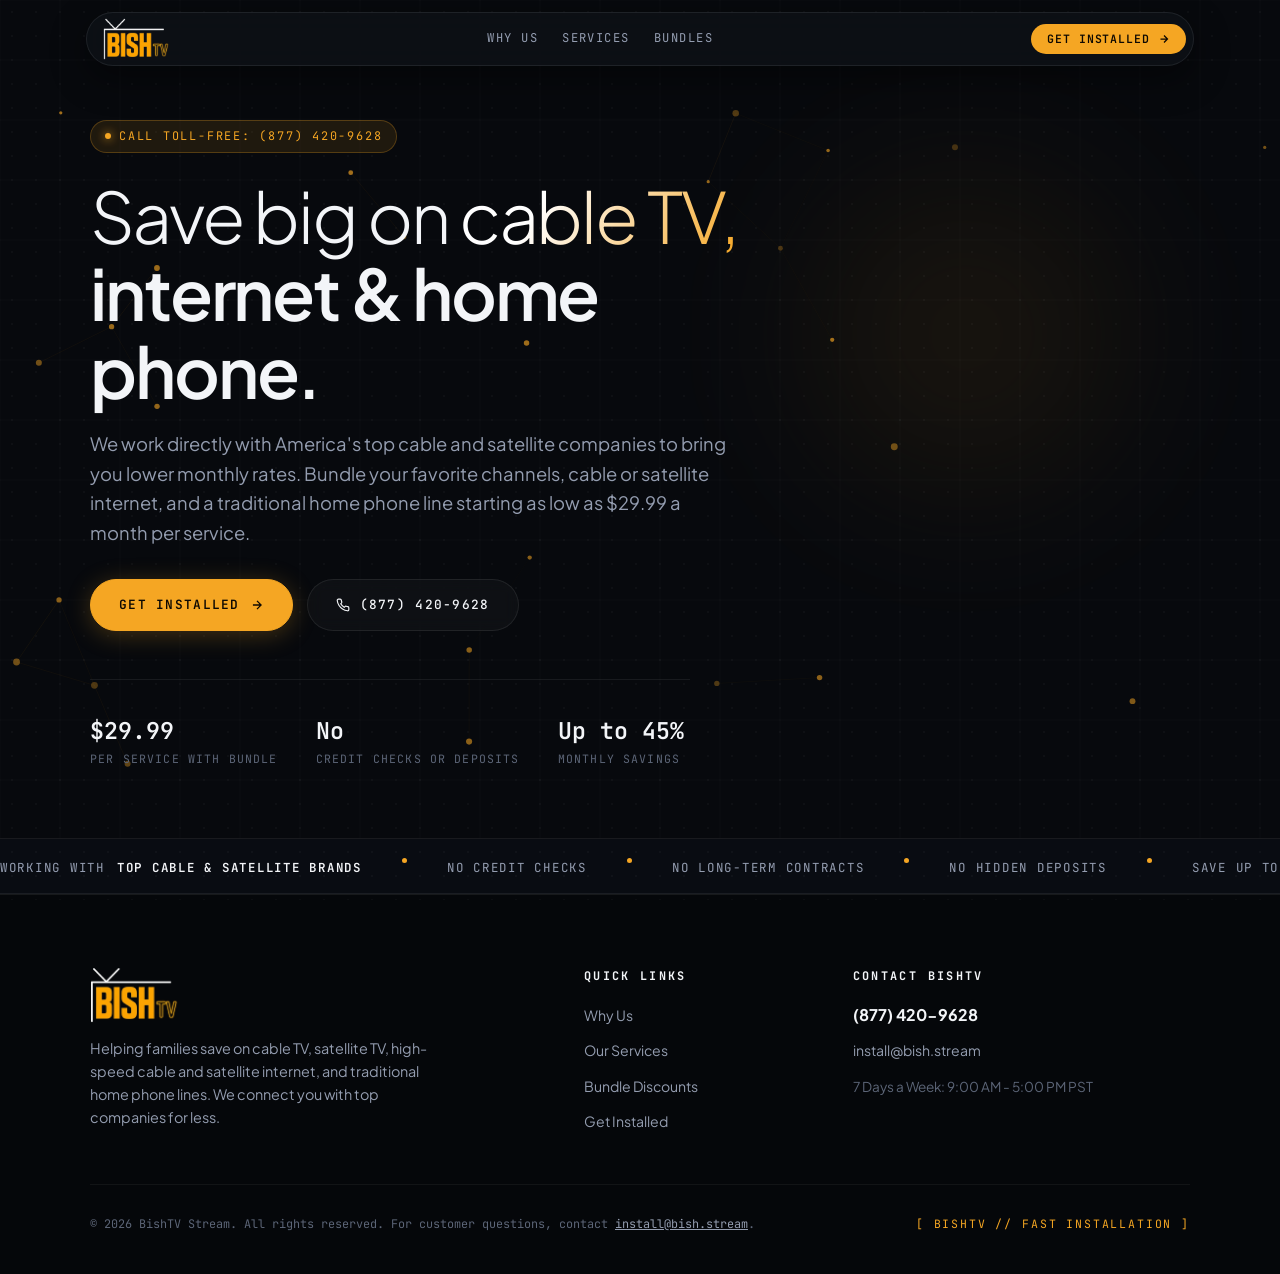
==== commit 0a7715c1: "Split site into separate pages: home, why, services, install; shared styles.css Co-Authored-By: Clau" ====
--- a/index.html
+++ b/index.html
@@ -3,752 +3,13 @@
 <head>
 <meta charset="utf-8">
 <meta name="viewport" content="width=device-width, initial-scale=1, viewport-fit=cover">
-<title>BishTV | Cable TV, Satellite, Internet & Home Phone</title>
+<title>BishTV | Cable TV, Satellite, Internet &amp; Home Phone</title>
+<meta name="description" content="Save on cable TV, satellite TV, internet and home phone with BishTV.">
 <link rel="icon" type="image/png" href="logo-small.png">
 <link rel="preconnect" href="https://fonts.googleapis.com">
 <link rel="preconnect" href="https://fonts.gstatic.com" crossorigin>
 <link href="https://fonts.googleapis.com/css2?family=JetBrains+Mono:wght@400;500;600&family=Plus+Jakarta+Sans:wght@300;400;500;600;700&display=swap" rel="stylesheet">
-
-<style>
-:root {
-  --bg: #07090d;
-  --panel: rgba(16, 21, 29, 0.72);
-  --panel-solid: #10151d;
-  --panel-border: rgba(255, 255, 255, 0.08);
-  --panel-border-hover: rgba(255, 184, 84, 0.35);
-  --fg: #f3f5f8;
-  --muted: #949db0;
-  --dim: #5c6577;
-  --accent: #f5a623;
-  --accent-glow: rgba(245, 166, 35, 0.25);
-  --accent-fg: #0e0902;
-  --ok: #34d399;
-  --line: rgba(255, 255, 255, 0.07);
-  --font-sans: 'Plus Jakarta Sans', -apple-system, BlinkMacSystemFont, sans-serif;
-  --font-mono: 'JetBrains Mono', ui-monospace, monospace;
-}
-
-* { box-sizing: border-box; margin: 0; padding: 0; }
-
-html {
-  scroll-behavior: smooth;
-  scroll-padding-top: 72px;
-  background-color: var(--bg);
-  color-scheme: dark;
-}
-
-body {
-  background: var(--bg);
-  color: var(--fg);
-  font-family: var(--font-sans);
-  font-size: 16px;
-  line-height: 1.6;
-  -webkit-font-smoothing: antialiased;
-  overflow-x: hidden;
-}
-
-a { color: inherit; text-decoration: none; }
-button, input, select, textarea { font-family: inherit; }
-
-.noise {
-  position: fixed;
-  inset: 0;
-  background-image: radial-gradient(rgba(255,255,255,0.03) 1px, transparent 0);
-  background-size: 24px 24px;
-  pointer-events: none;
-  z-index: 1;
-}
-
-.wrap {
-  width: 100%;
-  max-width: 1140px;
-  margin: 0 auto;
-  padding: 0 max(20px, env(safe-area-inset-right));
-}
-
-/* NAV */
-.nav-wrap {
-  position: fixed;
-  top: max(12px, env(safe-area-inset-top));
-  left: 0;
-  right: 0;
-  z-index: 100;
-  pointer-events: none;
-}
-.nav-inner {
-  max-width: 1140px;
-  margin: 0 auto;
-  padding: 0 16px;
-  display: flex;
-  align-items: center;
-  justify-content: space-between;
-}
-.nav-pill {
-  pointer-events: auto;
-  display: flex;
-  align-items: center;
-  justify-content: space-between;
-  width: 100%;
-  height: 54px;
-  padding: 0 7px 0 16px;
-  background: rgba(13, 17, 23, 0.85);
-  backdrop-filter: blur(20px);
-  -webkit-backdrop-filter: blur(20px);
-  border: 1px solid var(--panel-border);
-  border-radius: 9999px;
-  box-shadow: 0 12px 36px rgba(0,0,0,0.45);
-}
-.brand {
-  display: flex;
-  align-items: center;
-  gap: 12px;
-}
-.brand-logo { display: block; height: 42px; width: auto; }
-.brand-logo.lg { height: 56px; }
-.brand-icon {
-  width: 28px;
-  height: 28px;
-  border-radius: 8px;
-  background: linear-gradient(135deg, var(--accent), #e08b10);
-  display: grid;
-  place-content: center;
-  color: var(--accent-fg);
-}
-.nav-links {
-  display: flex;
-  align-items: center;
-  gap: 24px;
-}
-.nav-links a {
-  font-family: var(--font-mono);
-  font-size: 0.76rem;
-  letter-spacing: 0.12em;
-  text-transform: uppercase;
-  color: var(--muted);
-  transition: color .2s;
-}
-.nav-links a:hover { color: var(--fg); }
-.nav-cta {
-  display: inline-flex;
-  align-items: center;
-  gap: 8px;
-  padding: 6px 16px;
-  border-radius: 9999px;
-  background: var(--accent);
-  color: var(--accent-fg);
-  font-family: var(--font-mono);
-  font-size: 0.72rem;
-  font-weight: 600;
-  letter-spacing: 0.08em;
-  text-transform: uppercase;
-  transition: transform .15s, filter .2s;
-}
-.nav-cta:hover { filter: brightness(1.1); transform: translateY(-1px); }
-
-/* HERO */
-.hero {
-  position: relative;
-  min-height: 84vh;
-  display: flex;
-  align-items: center;
-  padding-top: 120px;
-  padding-bottom: 70px;
-  overflow: hidden;
-  border-bottom: 1px solid var(--line);
-}
-#telemetry-canvas {
-  position: absolute;
-  inset: 0;
-  width: 100%;
-  height: 100%;
-  pointer-events: none;
-}
-.hero-glow {
-  position: absolute;
-  top: 10%;
-  right: 5%;
-  width: 500px;
-  height: 500px;
-  background: radial-gradient(circle, var(--accent-glow) 0%, transparent 65%);
-  filter: blur(80px);
-  pointer-events: none;
-  opacity: 0.45;
-}
-.hero-content {
-  position: relative;
-  z-index: 2;
-  max-width: 740px;
-}
-.badge {
-  display: inline-flex;
-  align-items: center;
-  gap: 8px;
-  padding: 6px 14px;
-  border-radius: 9999px;
-  background: rgba(245, 166, 35, 0.1);
-  border: 1px solid rgba(245, 166, 35, 0.25);
-  font-family: var(--font-mono);
-  font-size: 0.74rem;
-  letter-spacing: 0.15em;
-  color: var(--accent);
-  text-transform: uppercase;
-  margin-bottom: 24px;
-}
-.badge-dot {
-  width: 6px;
-  height: 6px;
-  border-radius: 50%;
-  background: var(--accent);
-  box-shadow: 0 0 10px var(--accent);
-}
-h1 {
-  font-size: clamp(2.6rem, 6vw, 4.4rem);
-  font-weight: 300;
-  line-height: 1.1;
-  letter-spacing: -0.03em;
-  margin-bottom: 20px;
-}
-h1 strong { font-weight: 600; color: var(--fg); }
-h1 em {
-  font-style: normal;
-  background: linear-gradient(120deg, #fff 30%, var(--accent));
-  -webkit-background-clip: text;
-  -webkit-text-fill-color: transparent;
-}
-.hero p.lead {
-  font-size: 1.15rem;
-  color: var(--muted);
-  line-height: 1.6;
-  margin-bottom: 32px;
-  max-width: 640px;
-}
-.hero-actions {
-  display: flex;
-  flex-wrap: wrap;
-  align-items: center;
-  gap: 14px;
-}
-.btn-primary {
-  display: inline-flex;
-  align-items: center;
-  justify-content: center;
-  gap: 10px;
-  padding: 15px 28px;
-  border-radius: 999px;
-  background: var(--accent);
-  color: var(--accent-fg);
-  font-family: var(--font-mono);
-  font-size: 0.8rem;
-  font-weight: 600;
-  letter-spacing: 0.1em;
-  text-transform: uppercase;
-  transition: all .2s ease;
-  box-shadow: 0 4px 24px var(--accent-glow);
-  border: 1px solid var(--accent);
-  cursor: pointer;
-}
-.btn-primary:hover {
-  transform: translateY(-2px);
-  filter: brightness(1.1);
-  box-shadow: 0 6px 30px rgba(245, 166, 35, 0.4);
-}
-.btn-secondary {
-  display: inline-flex;
-  align-items: center;
-  justify-content: center;
-  gap: 10px;
-  padding: 15px 28px;
-  border-radius: 999px;
-  background: rgba(255,255,255,0.03);
-  color: var(--fg);
-  font-family: var(--font-mono);
-  font-size: 0.8rem;
-  font-weight: 500;
-  letter-spacing: 0.1em;
-  text-transform: uppercase;
-  border: 1px solid var(--panel-border);
-  backdrop-filter: blur(8px);
-  transition: all .2s;
-}
-.btn-secondary:hover {
-  background: rgba(255,255,255,0.08);
-  border-color: rgba(255,255,255,0.18);
-}
-.hero-specs {
-  display: grid;
-  grid-template-columns: repeat(3, auto);
-  gap: 32px;
-  margin-top: 48px;
-  padding-top: 32px;
-  border-top: 1px solid var(--line);
-  max-width: 600px;
-}
-.spec-item .num {
-  font-family: var(--font-mono);
-  font-size: 1.45rem;
-  font-weight: 600;
-  color: var(--fg);
-}
-.spec-item .lbl {
-  font-family: var(--font-mono);
-  font-size: 0.72rem;
-  letter-spacing: 0.1em;
-  text-transform: uppercase;
-  color: var(--dim);
-}
-
-/* TICKER */
-.ticker {
-  border-bottom: 1px solid var(--line);
-  background: #090c12;
-  overflow: hidden;
-  white-space: nowrap;
-  padding: 14px 0;
-}
-.ticker-track {
-  display: inline-flex;
-  gap: 40px;
-  animation: ticker-slide 42s linear infinite;
-  will-change: transform;
-}
-.ticker-item {
-  display: inline-flex;
-  align-items: center;
-  gap: 12px;
-  font-family: var(--font-mono);
-  font-size: 0.78rem;
-  letter-spacing: 0.14em;
-  text-transform: uppercase;
-  color: var(--muted);
-}
-.ticker-item strong { color: var(--fg); font-weight: 600; }
-.ticker-dot {
-  width: 5px;
-  height: 5px;
-  border-radius: 50%;
-  background: var(--accent);
-}
-@keyframes ticker-slide {
-  from { transform: translateX(0); }
-  to { transform: translateX(-50%); }
-}
-
-/* SECTIONS */
-.section { padding: 88px 0; position: relative; }
-.sec-tag {
-  font-family: var(--font-mono);
-  font-size: 0.74rem;
-  letter-spacing: 0.25em;
-  text-transform: uppercase;
-  color: var(--accent);
-  margin-bottom: 12px;
-}
-.sec-title {
-  font-size: clamp(2rem, 3.8vw, 2.8rem);
-  font-weight: 300;
-  letter-spacing: -0.02em;
-  line-height: 1.2;
-  margin-bottom: 18px;
-}
-.sec-desc {
-  color: var(--muted);
-  max-width: 600px;
-  font-size: 1.05rem;
-  margin-bottom: 44px;
-}
-.grid-3 {
-  display: grid;
-  grid-template-columns: repeat(4, 1fr);
-  gap: 12px;
-}
-.card {
-  background: var(--panel);
-  border: 1px solid var(--panel-border);
-  border-radius: 12px;
-  padding: 15px;
-  backdrop-filter: blur(12px);
-  transition: border-color .3s, transform .2s;
-}
-.card:hover {
-  border-color: var(--panel-border-hover);
-  transform: translateY(-2px);
-}
-.card-metric {
-  font-family: var(--font-mono);
-  font-size: 1.3rem;
-  font-weight: 300;
-  color: var(--accent);
-  line-height: 1;
-  margin-bottom: 4px;
-}
-.card-label {
-  font-family: var(--font-mono);
-  font-size: 0.6rem;
-  letter-spacing: 0.14em;
-  color: var(--dim);
-  text-transform: uppercase;
-  margin-bottom: 7px;
-}
-.card h3 { font-size: 0.95rem; font-weight: 500; margin-bottom: 5px; }
-.card p { color: var(--muted); font-size: 0.78rem; line-height: 1.5; }
-.tag-list { display: flex; flex-wrap: wrap; gap: 4px; margin-top: 9px; list-style: none; }
-.tag-list li {
-  font-family: var(--font-mono);
-  font-size: 0.58rem;
-  letter-spacing: 0.08em;
-  text-transform: uppercase;
-  padding: 3px 8px;
-  border-radius: 999px;
-  background: rgba(255,255,255,0.04);
-  border: 1px solid var(--line);
-  color: var(--muted);
-}
-
-/* SERVICES */
-.services-grid {
-  display: grid;
-  grid-template-columns: repeat(4, 1fr);
-  gap: 12px;
-}
-.service-box {
-  background: linear-gradient(180deg, rgba(21, 27, 37, 0.6) 0%, rgba(13, 17, 23, 0.8) 100%);
-  border: 1px solid var(--panel-border);
-  border-radius: 12px;
-  padding: 14px;
-  display: flex;
-  flex-direction: column;
-  justify-content: space-between;
-  min-height: 135px;
-  transition: all .25s ease;
-}
-.service-box:hover { border-color: rgba(245, 166, 35, 0.4); }
-.svc-head {
-  display: flex;
-  justify-content: space-between;
-  align-items: flex-start;
-  margin-bottom: 8px;
-}
-.svc-num {
-  font-family: var(--font-mono);
-  font-size: 0.62rem;
-  letter-spacing: 0.14em;
-  color: var(--dim);
-}
-.svc-icon svg { width: 14px; height: 14px; }
-.svc-icon {
-  width: 26px;
-  height: 26px;
-  border-radius: 7px;
-  background: rgba(255,255,255,0.04);
-  border: 1px solid var(--line);
-  display: grid;
-  place-content: center;
-  color: var(--accent);
-}
-.service-box h4 { font-size: 0.95rem; font-weight: 500; margin-bottom: 5px; }
-.service-box p { color: var(--muted); font-size: 0.78rem; line-height: 1.5; }
-.service-box .svc-badge {
-  align-self: flex-start;
-  margin-top: 9px;
-  font-family: var(--font-mono);
-  font-size: 0.62rem;
-  color: var(--accent);
-  letter-spacing: 0.1em;
-  text-transform: uppercase;
-}
-
-/* STARLINK CALLOUT */
-.starlink-notice {
-  background: rgba(13, 17, 23, 0.85);
-  border: 1px dashed rgba(245, 166, 35, 0.4);
-  border-radius: 12px;
-  padding: 14px;
-  display: flex;
-  align-items: center;
-  gap: 14px;
-  grid-column: span 3;
-}
-.starlink-badge {
-  padding: 4px 10px;
-  border-radius: 6px;
-  background: rgba(245, 166, 35, 0.15);
-  color: var(--accent);
-  font-family: var(--font-mono);
-  font-size: 0.72rem;
-  font-weight: 600;
-  letter-spacing: 0.1em;
-  text-transform: uppercase;
-  flex-shrink: 0;
-}
-.starlink-notice p { color: var(--muted); font-size: 0.78rem; line-height: 1.5; margin: 0; }
-
-/* BANNER */
-.bundle-banner {
-  margin: 36px 0;
-  border-radius: 24px;
-  background: radial-gradient(80% 120% at 50% 0%, #1f2735 0%, #0d1117 100%);
-  border: 1px solid rgba(245, 166, 35, 0.3);
-  padding: clamp(32px, 5vw, 56px);
-  text-align: center;
-  position: relative;
-  overflow: hidden;
-}
-.bundle-banner::before {
-  content: '';
-  position: absolute;
-  top: 0;
-  left: 20%;
-  right: 20%;
-  height: 1px;
-  background: linear-gradient(90deg, transparent, var(--accent), transparent);
-}
-.bundle-banner h2 { font-size: clamp(1.8rem, 4vw, 2.8rem); font-weight: 300; margin-bottom: 12px; }
-.bundle-banner p { color: var(--muted); font-size: 1.05rem; max-width: 620px; margin: 0 auto 28px; }
-
-/* INTAKE FORM */
-.install-section {
-  padding: 88px 0;
-  background: linear-gradient(180deg, var(--bg) 0%, #0b0e14 100%);
-  border-top: 1px solid var(--line);
-}
-.install-grid {
-  display: grid;
-  grid-template-columns: 1fr 1.3fr;
-  gap: 44px;
-  align-items: flex-start;
-}
-.info-sidebar { position: sticky; top: 90px; }
-.contact-callout {
-  background: var(--panel-solid);
-  border: 1px solid var(--panel-border);
-  border-radius: 20px;
-  padding: 28px;
-  margin-top: 24px;
-}
-.callout-row {
-  display: flex;
-  align-items: center;
-  gap: 16px;
-  margin-bottom: 18px;
-}
-.callout-row:last-child { margin-bottom: 0; }
-.callout-icon {
-  width: 42px;
-  height: 42px;
-  border-radius: 10px;
-  background: rgba(245, 166, 35, 0.1);
-  border: 1px solid rgba(245, 166, 35, 0.2);
-  display: grid;
-  place-content: center;
-  color: var(--accent);
-  flex-shrink: 0;
-}
-.callout-meta .label {
-  font-family: var(--font-mono);
-  font-size: 0.68rem;
-  letter-spacing: 0.14em;
-  text-transform: uppercase;
-  color: var(--dim);
-}
-.callout-meta .val { font-size: 1rem; font-weight: 500; color: var(--fg); }
-
-/* FORM SHELL */
-.form-shell {
-  background: var(--panel-solid);
-  border: 1px solid var(--panel-border);
-  border-radius: 24px;
-  padding: clamp(22px, 4vw, 40px);
-  box-shadow: 0 20px 60px rgba(0,0,0,0.5);
-  position: relative;
-}
-.form-shell::before {
-  content: '';
-  position: absolute;
-  top: 0;
-  left: 30px;
-  right: 30px;
-  height: 1px;
-  background: linear-gradient(90deg, transparent, rgba(255,255,255,0.15), transparent);
-}
-.form-header { margin-bottom: 24px; }
-.form-header h3 { font-size: 1.6rem; font-weight: 400; letter-spacing: -0.01em; margin-bottom: 6px; }
-.form-header p { color: var(--muted); font-size: 0.92rem; }
-.form-group { display: grid; gap: 8px; margin-bottom: 18px; }
-.form-row-2 { display: grid; grid-template-columns: 1fr 1fr; gap: 16px; }
-.form-row-3 { display: grid; grid-template-columns: 2fr 1fr 1.2fr; gap: 14px; }
-label {
-  font-family: var(--font-mono);
-  font-size: 0.72rem;
-  letter-spacing: 0.14em;
-  text-transform: uppercase;
-  color: var(--muted);
-}
-label .req { color: var(--accent); }
-input[type="text"], input[type="tel"], input[type="email"], select {
-  width: 100%;
-  background: #090c11;
-  border: 1px solid var(--panel-border);
-  border-radius: 12px;
-  padding: 13px 16px;
-  font-size: 0.95rem;
-  color: var(--fg);
-  outline: none;
-  transition: border-color .2s, box-shadow .2s;
-}
-input[type="text"]:focus, input[type="tel"]:focus, input[type="email"]:focus, select:focus {
-  border-color: var(--accent);
-  box-shadow: 0 0 0 3px var(--accent-glow);
-}
-input::placeholder { color: var(--dim); }
-
-/* SERVICE CHIPS */
-.service-selector {
-  display: grid;
-  grid-template-columns: repeat(auto-fit, minmax(130px, 1fr));
-  gap: 10px;
-  margin-top: 4px;
-}
-.svc-chip { position: relative; }
-.svc-chip input {
-  position: absolute;
-  opacity: 0;
-  width: 0;
-  height: 0;
-}
-.svc-chip label {
-  display: flex;
-  flex-direction: column;
-  align-items: center;
-  justify-content: center;
-  text-align: center;
-  padding: 12px 8px;
-  background: #090c11;
-  border: 1px solid var(--panel-border);
-  border-radius: 12px;
-  cursor: pointer;
-  font-family: var(--font-sans);
-  font-size: 0.82rem;
-  color: var(--muted);
-  transition: all .2s;
-  min-height: 74px;
-}
-.svc-chip input:checked + label {
-  background: rgba(245, 166, 35, 0.12);
-  border-color: var(--accent);
-  color: var(--fg);
-  font-weight: 500;
-}
-.svc-chip label svg { margin-bottom: 5px; color: var(--dim); }
-.svc-chip input:checked + label svg { color: var(--accent); }
-
-.submit-wrap { margin-top: 26px; }
-.form-legal { margin-top: 14px; font-size: 0.74rem; color: var(--dim); line-height: 1.5; }
-.form-legal a { color: var(--muted); text-decoration: underline; }
-.form-error { display: none; margin-top: 14px; padding: 12px 16px; border-radius: 12px; background: rgba(248, 113, 113, 0.1); border: 1px solid rgba(248, 113, 113, 0.4); color: #fca5a5; font-size: 0.88rem; line-height: 1.5; }
-.form-error a { text-decoration: underline; }
-.hp { position: absolute; left: -9999px; width: 1px; height: 1px; opacity: 0; }
-
-/* SUCCESS SCREEN */
-.form-success { display: none; text-align: center; padding: 40px 10px; }
-.success-icon {
-  width: 60px;
-  height: 60px;
-  border-radius: 50%;
-  background: rgba(52, 211, 153, 0.12);
-  border: 1px solid var(--ok);
-  color: var(--ok);
-  display: grid;
-  place-content: center;
-  margin: 0 auto 20px;
-}
-.form-success h4 { font-size: 1.7rem; font-weight: 400; margin-bottom: 10px; }
-.form-success p { color: var(--muted); max-width: 440px; margin: 0 auto 22px; font-size: 0.95rem; }
-.ref-box {
-  background: #090c11;
-  border: 1px dashed var(--line);
-  border-radius: 14px;
-  padding: 16px;
-  max-width: 380px;
-  margin: 0 auto 24px;
-  font-family: var(--font-mono);
-  font-size: 0.85rem;
-}
-.ref-box span { color: var(--accent); font-weight: 600; }
-
-/* FOOTER */
-footer {
-  border-top: 1px solid var(--line);
-  background: #05070a;
-  padding: 72px 0 40px;
-}
-.footer-top {
-  display: grid;
-  grid-template-columns: 2fr 1fr 1.5fr;
-  gap: 44px;
-  margin-bottom: 50px;
-}
-.footer-brand p {
-  color: var(--muted);
-  font-size: 0.9rem;
-  max-width: 360px;
-  margin-top: 14px;
-  line-height: 1.6;
-}
-.footer-col h6 {
-  font-family: var(--font-mono);
-  font-size: 0.74rem;
-  letter-spacing: 0.2em;
-  text-transform: uppercase;
-  color: var(--fg);
-  margin-bottom: 16px;
-}
-.footer-col ul { list-style: none; display: grid; gap: 10px; }
-.footer-col a { color: var(--muted); font-size: 0.88rem; transition: color .2s; }
-.footer-col a:hover { color: var(--accent); }
-.footer-bottom {
-  border-top: 1px solid rgba(255,255,255,0.05);
-  padding-top: 30px;
-  display: flex;
-  justify-content: space-between;
-  align-items: center;
-  flex-wrap: wrap;
-  gap: 16px;
-}
-.footer-bottom .copy { font-family: var(--font-mono); font-size: 0.74rem; color: var(--dim); }
-.footer-bottom .sec-meta {
-  font-family: var(--font-mono);
-  font-size: 0.72rem;
-  letter-spacing: 0.16em;
-  color: var(--accent);
-}
-
-@media (max-width: 900px) {
-  .install-grid { grid-template-columns: 1fr; }
-  .info-sidebar { position: static; }
-  .footer-top { grid-template-columns: 1fr; gap: 36px; }
-  .hero-specs { grid-template-columns: 1fr 1fr; }
-}
-
-@media (max-width: 900px) {
-  .grid-3, .services-grid { grid-template-columns: repeat(2, 1fr); }
-  .starlink-notice { grid-column: span 1; }
-}
-
-@media (max-width: 700px) {
-  .grid-3, .services-grid { grid-template-columns: 1fr; }
-}
-
-@media (max-width: 600px) {
-  .nav-wrap {
-    top: max(6px, env(safe-area-inset-top));
-  }
-  .brand-logo { height: 36px; }
-  .nav-links { display: none; }
-  .form-row-2, .form-row-3 { grid-template-columns: 1fr; }
-  .hero { padding-top: 100px; }
-  .starlink-notice { flex-direction: column; align-items: flex-start; }
-}
-</style>
+<link rel="stylesheet" href="styles.css">
 </head>
 <body>
 
@@ -758,17 +19,17 @@
 <div class="nav-wrap">
   <div class="nav-inner">
     <header class="nav-pill">
-      <a href="#" class="brand" aria-label="BishTV home">
+      <a href="index.html" class="brand" aria-label="BishTV home">
         <img class="brand-logo" src="logo-small.png" alt="BishTV" width="360" height="229">
       </a>
 
       <nav class="nav-links">
-        <a href="#why">Why Us</a>
-        <a href="#services">Services</a>
-        <a href="#bundles">Bundles</a>
+        <a href="why.html">Why Us</a>
+        <a href="services.html">Services</a>
+        <a href="services.html#bundles">Bundles</a>
       </nav>
 
-      <a href="#install" class="nav-cta">
+      <a href="install.html" class="nav-cta">
         <span>Get Installed</span>
         <svg width="12" height="12" viewBox="0 0 24 24" fill="none" stroke="currentColor" stroke-width="2.5"><path d="M5 12h14M12 5l7 7-7 7"/></svg>
       </a>
@@ -798,7 +59,7 @@
       </p>
 
       <div class="hero-actions">
-        <a href="#install" class="btn-primary">
+        <a href="install.html" class="btn-primary">
           <span>Get Installed</span>
           <svg width="14" height="14" viewBox="0 0 24 24" fill="none" stroke="currentColor" stroke-width="2.2"><path d="M5 12h14M12 5l7 7-7 7"/></svg>
         </a>
@@ -846,350 +107,12 @@
   </div>
 </div>
 
-<!-- WHY BISHTV -->
-<section class="section" id="why">
-  <div class="wrap">
-    <div class="sec-tag">Why BishTV?</div>
-    <h2 class="sec-title">Stop paying too much for your home services</h2>
-    <p class="sec-desc">We work with the leading cable, satellite, and internet providers across the nation to get you the same trusted services at much better rates.</p>
-
-    <div class="grid-3">
-      <div class="card">
-        <div class="card-metric">45%</div>
-        <div class="card-label">Big Bill Reductions</div>
-        <h3>Save With Bundles</h3>
-        <p>Combine your TV, cable or satellite internet, and traditional home phone line. Bundling gets you rates as low as $29.99 a month per service.</p>
-        <ul class="tag-list">
-          <li>As low as $29.99/mo</li>
-          <li>Save up to $250/mo</li>
-        </ul>
-      </div>
-
-      <div class="card">
-        <div class="card-metric">$0</div>
-        <div class="card-label">Upfront Deposits</div>
-        <h3>Setup Without Paperwork</h3>
-        <p>We set up your services with no credit checks, no contracts, and no surprise security deposits required upfront.</p>
-        <ul class="tag-list">
-          <li>No Credit Checks</li>
-          <li>No Contracts</li>
-          <li>No Deposits</li>
-        </ul>
-      </div>
-
-      <div class="card">
-        <div class="card-metric">Top</div>
-        <div class="card-label">Nationwide Partnerships</div>
-        <h3>Major Cable and Satellite Providers</h3>
-        <p>We work directly with the major cable and satellite companies in your area. You get the same equipment and service at BishTV pricing.</p>
-        <ul class="tag-list">
-          <li>Leading Cable Brands</li>
-          <li>Major Satellite Networks</li>
-        </ul>
-      </div>
-    </div>
-  </div>
-</section>
-
-<!-- SERVICES -->
-<section class="section" id="services" style="padding-top: 0;">
-  <div class="wrap">
-    <div class="sec-tag">Our Services</div>
-    <h2 class="sec-title">Everything you need for your home</h2>
-    <p class="sec-desc">Choose one service or bundle them together to get the best pricing available for your location.</p>
-
-    <div class="services-grid">
-      <div class="service-box">
-        <div>
-          <div class="svc-head">
-            <span class="svc-num">01 // CABLE</span>
-            <div class="svc-icon">
-              <svg width="20" height="20" viewBox="0 0 24 24" fill="none" stroke="currentColor" stroke-width="2"><rect x="2" y="7" width="20" height="15" rx="2" ry="2"/><polyline points="17 2 12 7 7 2"/></svg>
-            </div>
-          </div>
-          <h4>Cable TV</h4>
-          <p>Get all your favorite local channels, live sports, breaking news, and movie packages. Service comes through the nation's top cable providers.</p>
-        </div>
-        <div class="svc-badge">Hundreds of Channels</div>
-      </div>
-
-      <div class="service-box">
-        <div>
-          <div class="svc-head">
-            <span class="svc-num">02 // SATELLITE</span>
-            <div class="svc-icon">
-              <svg width="20" height="20" viewBox="0 0 24 24" fill="none" stroke="currentColor" stroke-width="2"><path d="M4 11a9 9 0 0 1 9 9"/><path d="M4 4a16 16 0 0 1 16 16"/><circle cx="5" cy="19" r="1"/></svg>
-            </div>
-          </div>
-          <h4>Satellite TV</h4>
-          <p>Satellite television from the leading satellite brands, including areas where standard cable lines do not reach.</p>
-        </div>
-        <div class="svc-badge">Nationwide Coverage</div>
-      </div>
-
-      <div class="service-box">
-        <div>
-          <div class="svc-head">
-            <span class="svc-num">03 // CABLE WEB</span>
-            <div class="svc-icon">
-              <svg width="20" height="20" viewBox="0 0 24 24" fill="none" stroke="currentColor" stroke-width="2"><rect x="2" y="2" width="20" height="8" rx="2"/><rect x="2" y="14" width="20" height="8" rx="2"/><line x1="6" y1="6" x2="6.01" y2="6"/><line x1="6" y1="18" x2="6.01" y2="18"/></svg>
-            </div>
-          </div>
-          <h4>Cable Internet</h4>
-          <p>High-speed cable internet for streaming, gaming, online homework, and working from home, across top cable networks.</p>
-        </div>
-        <div class="svc-badge">High-Speed Cable</div>
-      </div>
-
-      <div class="service-box">
-        <div>
-          <div class="svc-head">
-            <span class="svc-num">04 // SATELLITE WEB</span>
-            <div class="svc-icon">
-              <svg width="20" height="20" viewBox="0 0 24 24" fill="none" stroke="currentColor" stroke-width="2"><circle cx="12" cy="12" r="10"/><path d="M2 12h20"/></svg>
-            </div>
-          </div>
-          <h4>Satellite Internet</h4>
-          <p>Satellite internet for rural and suburban homes where cable or fiber lines are unavailable.</p>
-        </div>
-        <div class="svc-badge">Rural &amp; Nationwide</div>
-      </div>
-
-      <div class="service-box">
-        <div>
-          <div class="svc-head">
-            <span class="svc-num">05 // PHONE</span>
-            <div class="svc-icon">
-              <svg width="20" height="20" viewBox="0 0 24 24" fill="none" stroke="currentColor" stroke-width="2"><path d="M22 16.92v3a2 2 0 0 1-2.18 2 19.79 19.79 0 0 1-8.63-3.07 19.5 19.5 0 0 1-6-6 19.79 19.79 0 0 1-3.07-8.67A2 2 0 0 1 4.11 2h3a2 2 0 0 1 2 1.72 12.84 12.84 0 0 0 .7 2.81 2 2 0 0 1-.45 2.11L8.09 9.91a16 16 0 0 0 6 6l1.27-1.27a2 2 0 0 1 2.11-.45 12.84 12.84 0 0 0 2.81.7A2 2 0 0 1 22 16.92z"/></svg>
-            </div>
-          </div>
-          <h4>Traditional Home Phone</h4>
-          <p>A traditional home landline with unlimited local and nationwide calling and no VoIP setup.</p>
-        </div>
-        <div class="svc-badge">Standard Landline</div>
-      </div>
-
-      <!-- STARLINK CALLOUT -->
-      <div class="starlink-notice">
-        <span class="starlink-badge">Paid Upgrade</span>
-        <p><strong>Need Starlink?</strong> If you live in a rural area and want Starlink satellite internet, we can help you order and configure it. Please note that Starlink is a separate paid upgrade and is not included with regular discount bundles.</p>
-      </div>
-    </div>
-
-    <!-- BUNDLE BANNER -->
-    <div class="bundle-banner" id="bundles">
-      <div class="sec-tag" style="color:var(--accent);">Exclusive Bundle Deals</div>
-      <h2>Save up to $250 / month with BishTV</h2>
-      <p>Bundle your cable internet or satellite internet with TV and a traditional home phone to get the highest monthly savings.</p>
-      <div style="display:inline-flex; gap: 14px; flex-wrap:wrap; justify-content:center;">
-        <a href="#install" class="btn-primary">Get Installed &rarr;</a>
-        <a href="tel:8774209628" class="btn-secondary">Call (877) 420-9628</a>
-      </div>
-    </div>
-  </div>
-</section>
-
-<!-- GET INSTALLED FORM -->
-<section class="install-section" id="install">
-  <div class="wrap">
-    <div class="install-grid">
-      <!-- Left Info -->
-      <div class="info-sidebar">
-        <div class="sec-tag">Direct Scheduling</div>
-        <h2 style="font-size: 2.2rem; font-weight: 300; line-height: 1.2; margin-bottom: 14px;">Get Installed</h2>
-        <p style="color: var(--muted); font-size: 0.98rem; line-height: 1.6;">
-          Fill out the form below. Your request goes directly to our installation team at <strong style="color:var(--fg);">install@bish.stream</strong>. We will review your service area and contact you to schedule your home setup.
-        </p>
-
-        <div class="contact-callout">
-          <div class="callout-row">
-            <div class="callout-icon">
-              <svg width="20" height="20" viewBox="0 0 24 24" fill="none" stroke="currentColor" stroke-width="2"><path d="M22 16.92v3a2 2 0 0 1-2.18 2 19.79 19.79 0 0 1-8.63-3.07 19.5 19.5 0 0 1-6-6 19.79 19.79 0 0 1-3.07-8.67A2 2 0 0 1 4.11 2h3a2 2 0 0 1 2 1.72 12.84 12.84 0 0 0 .7 2.81 2 2 0 0 1-.45 2.11L8.09 9.91a16 16 0 0 0 6 6l1.27-1.27a2 2 0 0 1 2.11-.45 12.84 12.84 0 0 0 2.81.7A2 2 0 0 1 22 16.92z"/></svg>
-            </div>
-            <div class="callout-meta">
-              <div class="label">Call Our Office</div>
-              <div class="val"><a href="tel:8774209628">(877) 420-9628</a></div>
-            </div>
-          </div>
-
-          <div class="callout-row">
-            <div class="callout-icon">
-              <svg width="20" height="20" viewBox="0 0 24 24" fill="none" stroke="currentColor" stroke-width="2"><rect x="2" y="4" width="20" height="16" rx="2"/><path d="m22 7-8.97 5.7a1.94 1.94 0 0 1-2.06 0L2 7"/></svg>
-            </div>
-            <div class="callout-meta">
-              <div class="label">Direct Email</div>
-              <div class="val"><a href="mailto:install@bish.stream">install@bish.stream</a></div>
-            </div>
-          </div>
-
-          <div class="callout-row">
-            <div class="callout-icon">
-              <svg width="20" height="20" viewBox="0 0 24 24" fill="none" stroke="currentColor" stroke-width="2"><circle cx="12" cy="12" r="10"/><polyline points="12 6 12 12 16 14"/></svg>
-            </div>
-            <div class="callout-meta">
-              <div class="label">Request Callback</div>
-              <div class="val">Fast response</div>
-            </div>
-          </div>
-        </div>
-      </div>
-
-      <!-- Right Form -->
-      <div class="form-shell">
-        <div id="form-container">
-          <div class="form-header">
-            <h3>Installation Request Form</h3>
-            <p>Tell us what you need and our team will get your installation arranged.</p>
-          </div>
-
-          <form id="order-form" onsubmit="handleFormSubmit(event)">
-            <input type="text" name="_honey" id="cust-honey" class="hp" tabindex="-1" autocomplete="off" aria-hidden="true">
-            <!-- Services Checklist with Cable Internet and Satellite Internet -->
-            <div class="form-group">
-              <label>Select Services for Installation <span class="req">*</span></label>
-              <div class="service-selector">
-                <div class="svc-chip">
-                  <input type="checkbox" id="svc-cable" name="services" value="Cable TV">
-                  <label for="svc-cable">
-                    <svg width="18" height="18" viewBox="0 0 24 24" fill="none" stroke="currentColor" stroke-width="2"><rect x="2" y="7" width="20" height="15" rx="2" ry="2"/><polyline points="17 2 12 7 7 2"/></svg>
-                    <span>Cable TV</span>
-                  </label>
-                </div>
-                <div class="svc-chip">
-                  <input type="checkbox" id="svc-satellite" name="services" value="Satellite TV">
-                  <label for="svc-satellite">
-                    <svg width="18" height="18" viewBox="0 0 24 24" fill="none" stroke="currentColor" stroke-width="2"><path d="M4 11a9 9 0 0 1 9 9"/><path d="M4 4a16 16 0 0 1 16 16"/><circle cx="5" cy="19" r="1"/></svg>
-                    <span>Satellite TV</span>
-                  </label>
-                </div>
-                <div class="svc-chip">
-                  <input type="checkbox" id="svc-cable-net" name="services" value="Cable Internet" checked>
-                  <label for="svc-cable-net">
-                    <svg width="18" height="18" viewBox="0 0 24 24" fill="none" stroke="currentColor" stroke-width="2"><rect x="2" y="2" width="20" height="8" rx="2"/><rect x="2" y="14" width="20" height="8" rx="2"/><line x1="6" y1="6" x2="6.01" y2="6"/><line x1="6" y1="18" x2="6.01" y2="18"/></svg>
-                    <span>Cable Internet</span>
-                  </label>
-                </div>
-                <div class="svc-chip">
-                  <input type="checkbox" id="svc-sat-net" name="services" value="Satellite Internet">
-                  <label for="svc-sat-net">
-                    <svg width="18" height="18" viewBox="0 0 24 24" fill="none" stroke="currentColor" stroke-width="2"><circle cx="12" cy="12" r="10"/><path d="M2 12h20"/></svg>
-                    <span>Satellite Internet</span>
-                  </label>
-                </div>
-                <div class="svc-chip">
-                  <input type="checkbox" id="svc-phone" name="services" value="Traditional Home Phone">
-                  <label for="svc-phone">
-                    <svg width="18" height="18" viewBox="0 0 24 24" fill="none" stroke="currentColor" stroke-width="2"><path d="M22 16.92v3a2 2 0 0 1-2.18 2 19.79 19.79 0 0 1-8.63-3.07 19.5 19.5 0 0 1-6-6 19.79 19.79 0 0 1-3.07-8.67A2 2 0 0 1 4.11 2h3a2 2 0 0 1 2 1.72 12.84 12.84 0 0 0 .7 2.81 2 2 0 0 1-.45 2.11L8.09 9.91a16 16 0 0 0 6 6l1.27-1.27a2 2 0 0 1 2.11-.45 12.84 12.84 0 0 0 2.81.7A2 2 0 0 1 22 16.92z"/></svg>
-                    <span>Home Phone</span>
-                  </label>
-                </div>
-                <div class="svc-chip">
-                  <input type="checkbox" id="svc-starlink" name="services" value="Starlink Setup (Paid Upgrade)">
-                  <label for="svc-starlink">
-                    <svg width="18" height="18" viewBox="0 0 24 24" fill="none" stroke="currentColor" stroke-width="2"><path d="M12 2v20M2 12h20"/></svg>
-                    <span>Starlink (Upgrade)</span>
-                  </label>
-                </div>
-              </div>
-            </div>
-
-            <!-- Contact Inputs -->
-            <div class="form-row-2">
-              <div class="form-group">
-                <label for="cust-name">Full Name <span class="req">*</span></label>
-                <input type="text" id="cust-name" placeholder="John Smith" required>
-              </div>
-              <div class="form-group">
-                <label for="cust-phone">Phone Number <span class="req">*</span></label>
-                <input type="tel" id="cust-phone" placeholder="(555) 000-0000" required>
-              </div>
-            </div>
-
-            <div class="form-group">
-              <label for="cust-email">Email Address <span class="req">*</span></label>
-              <input type="email" id="cust-email" placeholder="john@example.com" required>
-            </div>
-
-            <!-- Address -->
-            <div class="form-group">
-              <label for="cust-address">Installation Street Address <span class="req">*</span></label>
-              <input type="text" id="cust-address" placeholder="123 Main Street" required>
-            </div>
-
-            <div class="form-row-3">
-              <div class="form-group">
-                <label for="cust-city">City <span class="req">*</span></label>
-                <input type="text" id="cust-city" placeholder="Dallas" required>
-              </div>
-              <div class="form-group">
-                <label for="cust-state">State <span class="req">*</span></label>
-                <input type="text" id="cust-state" placeholder="TX" maxlength="2" required style="text-transform: uppercase;">
-              </div>
-              <div class="form-group">
-                <label for="cust-zip">Zip Code <span class="req">*</span></label>
-                <input type="text" id="cust-zip" placeholder="75001" maxlength="5" required>
-              </div>
-            </div>
-
-            <div class="form-row-2">
-              <div class="form-group">
-                <label for="cust-time">Best Time to Contact You</label>
-                <select id="cust-time">
-                  <option value="Anytime during business hours">Anytime during business hours</option>
-                  <option value="Morning (9AM - 12PM PST)">Morning (9AM - 12PM PST)</option>
-                  <option value="Afternoon (12PM - 5PM PST)">Afternoon (12PM - 5PM PST)</option>
-                </select>
-              </div>
-              <div class="form-group">
-                <label for="cust-property">Property Type</label>
-                <select id="cust-property">
-                  <option value="House / Single Family">House / Single Family</option>
-                  <option value="Apartment / Condo">Apartment / Condo</option>
-                  <option value="Rural / Farm / Acreage">Rural / Farm / Acreage</option>
-                  <option value="Business / Office">Business / Office</option>
-                </select>
-              </div>
-            </div>
-
-            <div class="submit-wrap">
-              <button type="submit" class="btn-primary" id="submit-btn" style="width: 100%;">
-                <span id="btn-text">Get Installed</span>
-                <svg width="14" height="14" viewBox="0 0 24 24" fill="none" stroke="currentColor" stroke-width="2.5"><path d="M5 12h14M12 5l7 7-7 7"/></svg>
-              </button>
-              <p class="form-legal">
-                Submitting this form sends your request directly to our team at <a href="mailto:install@bish.stream">install@bish.stream</a>. We will reach out to confirm your installation window. No credit checks or upfront commitments.
-              </p>
-              <div class="form-error" id="form-error" role="alert"></div>
-            </div>
-          </form>
-        </div>
-
-        <!-- Success Result -->
-        <div class="form-success" id="form-success">
-          <div class="success-icon">
-            <svg width="28" height="28" viewBox="0 0 24 24" fill="none" stroke="currentColor" stroke-width="2.5"><polyline points="20 6 9 17 4 12"/></svg>
-          </div>
-          <h4>Request Sent</h4>
-          <p>
-            Your installation details have been sent to <strong>install@bish.stream</strong>. A BishTV representative will contact you shortly to confirm your installation appointment.
-          </p>
-          <div class="ref-box">
-            Installation Ticket: <span id="ref-code">BST-123456</span><br>
-            Sent To: <span>install@bish.stream</span>
-          </div>
-          <button type="button" class="btn-secondary" onclick="resetForm()">Submit Another Request</button>
-        </div>
-      </div>
-    </div>
-  </div>
-</section>
-
 <!-- FOOTER -->
 <footer>
   <div class="wrap">
     <div class="footer-top">
       <div class="footer-brand">
-        <a href="#" class="brand" style="margin-bottom: 8px;" aria-label="BishTV home">
+        <a href="index.html" class="brand" style="margin-bottom: 8px;" aria-label="BishTV home">
           <img class="brand-logo lg" src="logo-small.png" alt="BishTV" width="360" height="229">
         </a>
         <p>Helping families save on cable TV, satellite TV, high-speed cable and satellite internet, and traditional home phone lines. We connect you with top companies for less.</p>
@@ -1198,10 +121,10 @@
       <div class="footer-col">
         <h6>Quick Links</h6>
         <ul>
-          <li><a href="#why">Why Us</a></li>
-          <li><a href="#services">Our Services</a></li>
-          <li><a href="#bundles">Bundle Discounts</a></li>
-          <li><a href="#install">Get Installed</a></li>
+          <li><a href="why.html">Why Us</a></li>
+          <li><a href="services.html">Our Services</a></li>
+          <li><a href="services.html#bundles">Bundle Discounts</a></li>
+          <li><a href="install.html">Get Installed</a></li>
         </ul>
       </div>
 
@@ -1225,6 +148,7 @@
     </div>
   </div>
 </footer>
+
 
 <script>
 /* Ticker Repeat */
@@ -1328,76 +252,6 @@
   resize();
   requestAnimationFrame(render);
 })();
-
-/* Form submission: posts to FormSubmit, which emails install@bish.stream */
-const FORM_ENDPOINT = 'https://formsubmit.co/ajax/install@bish.stream';
-
-async function handleFormSubmit(event) {
-  event.preventDefault();
-
-  const submitBtn = document.getElementById('submit-btn');
-  const btnText = document.getElementById('btn-text');
-  const errBox = document.getElementById('form-error');
-  errBox.style.display = 'none';
-
-  // Spam trap: real visitors never fill this hidden field.
-  if (document.getElementById('cust-honey').value) return;
-
-  submitBtn.disabled = true;
-  btnText.textContent = 'Sending Your Request...';
-
-  const checkedSvcs = Array.from(document.querySelectorAll('input[name="services"]:checked'))
-    .map(cb => cb.value);
-  const val = id => document.getElementById(id).value.trim();
-  const ref = 'BST-' + Math.floor(100000 + Math.random() * 900000);
-
-  const payload = {
-    _subject: 'Installation Request [' + ref + '] - ' + val('cust-name'),
-    _template: 'table',
-    _captcha: 'false',
-    Ticket: ref,
-    Name: val('cust-name'),
-    Phone: val('cust-phone'),
-    Email: val('cust-email'),
-    Address: val('cust-address') + ', ' + val('cust-city') + ', ' + val('cust-state').toUpperCase() + ' ' + val('cust-zip'),
-    'Property Type': val('cust-property'),
-    'Best Time to Contact': val('cust-time'),
-    Services: checkedSvcs.length ? checkedSvcs.join(', ') : 'No service selected',
-    _replyto: val('cust-email')
-  };
-
-  try {
-    const res = await fetch(FORM_ENDPOINT, {
-      method: 'POST',
-      headers: { 'Content-Type': 'application/json', 'Accept': 'application/json' },
-      body: JSON.stringify(payload)
-    });
-    const data = await res.json().catch(() => ({}));
-    if (!res.ok || String(data.success) === 'false') {
-      throw new Error(data.message || ('HTTP ' + res.status));
-    }
-    document.getElementById('ref-code').textContent = ref;
-    document.getElementById('form-container').style.display = 'none';
-    document.getElementById('form-success').style.display = 'block';
-  } catch (err) {
-    errBox.innerHTML = 'We could not send your request. Please call <a href="tel:8774209628">(877) 420-9628</a> or email <a href="mailto:install@bish.stream">install@bish.stream</a>.';
-    errBox.style.display = 'block';
-    submitBtn.disabled = false;
-    btnText.textContent = 'Get Installed';
-    console.error('Form submission failed:', err);
-  }
-}
-
-function resetForm() {
-  document.getElementById('order-form').reset();
-  document.getElementById('form-container').style.display = 'block';
-  document.getElementById('form-success').style.display = 'none';
-  const submitBtn = document.getElementById('submit-btn');
-  submitBtn.disabled = false;
-  document.getElementById('btn-text').textContent = "Get Installed";
-  document.getElementById('form-error').style.display = 'none';
-}
 </script>
-
 </body>
-</html>+</html>
--- a/styles.css
+++ b/styles.css
@@ -0,0 +1,745 @@
+:root {
+  --bg: #07090d;
+  --panel: rgba(16, 21, 29, 0.72);
+  --panel-solid: #10151d;
+  --panel-border: rgba(255, 255, 255, 0.08);
+  --panel-border-hover: rgba(255, 184, 84, 0.35);
+  --fg: #f3f5f8;
+  --muted: #949db0;
+  --dim: #5c6577;
+  --accent: #f5a623;
+  --accent-glow: rgba(245, 166, 35, 0.25);
+  --accent-fg: #0e0902;
+  --ok: #34d399;
+  --line: rgba(255, 255, 255, 0.07);
+  --font-sans: 'Plus Jakarta Sans', -apple-system, BlinkMacSystemFont, sans-serif;
+  --font-mono: 'JetBrains Mono', ui-monospace, monospace;
+}
+
+* { box-sizing: border-box; margin: 0; padding: 0; }
+
+html {
+  scroll-behavior: smooth;
+  scroll-padding-top: 72px;
+  background-color: var(--bg);
+  color-scheme: dark;
+}
+
+body {
+  background: var(--bg);
+  color: var(--fg);
+  font-family: var(--font-sans);
+  font-size: 16px;
+  line-height: 1.6;
+  -webkit-font-smoothing: antialiased;
+  overflow-x: hidden;
+}
+
+a { color: inherit; text-decoration: none; }
+button, input, select, textarea { font-family: inherit; }
+
+.noise {
+  position: fixed;
+  inset: 0;
+  background-image: radial-gradient(rgba(255,255,255,0.03) 1px, transparent 0);
+  background-size: 24px 24px;
+  pointer-events: none;
+  z-index: 1;
+}
+
+.wrap {
+  width: 100%;
+  max-width: 1140px;
+  margin: 0 auto;
+  padding: 0 max(20px, env(safe-area-inset-right));
+}
+
+/* NAV */
+.nav-wrap {
+  position: fixed;
+  top: max(12px, env(safe-area-inset-top));
+  left: 0;
+  right: 0;
+  z-index: 100;
+  pointer-events: none;
+}
+.nav-inner {
+  max-width: 1140px;
+  margin: 0 auto;
+  padding: 0 16px;
+  display: flex;
+  align-items: center;
+  justify-content: space-between;
+}
+.nav-pill {
+  pointer-events: auto;
+  display: flex;
+  align-items: center;
+  justify-content: space-between;
+  width: 100%;
+  height: 54px;
+  padding: 0 7px 0 16px;
+  background: rgba(13, 17, 23, 0.85);
+  backdrop-filter: blur(20px);
+  -webkit-backdrop-filter: blur(20px);
+  border: 1px solid var(--panel-border);
+  border-radius: 9999px;
+  box-shadow: 0 12px 36px rgba(0,0,0,0.45);
+}
+.brand {
+  display: flex;
+  align-items: center;
+  gap: 12px;
+}
+.brand-logo { display: block; height: 42px; width: auto; }
+.brand-logo.lg { height: 56px; }
+.brand-icon {
+  width: 28px;
+  height: 28px;
+  border-radius: 8px;
+  background: linear-gradient(135deg, var(--accent), #e08b10);
+  display: grid;
+  place-content: center;
+  color: var(--accent-fg);
+}
+.nav-links {
+  display: flex;
+  align-items: center;
+  gap: 24px;
+}
+.nav-links a {
+  font-family: var(--font-mono);
+  font-size: 0.76rem;
+  letter-spacing: 0.12em;
+  text-transform: uppercase;
+  color: var(--muted);
+  transition: color .2s;
+}
+.nav-links a:hover { color: var(--fg); }
+.nav-cta {
+  display: inline-flex;
+  align-items: center;
+  gap: 8px;
+  padding: 6px 16px;
+  border-radius: 9999px;
+  background: var(--accent);
+  color: var(--accent-fg);
+  font-family: var(--font-mono);
+  font-size: 0.72rem;
+  font-weight: 600;
+  letter-spacing: 0.08em;
+  text-transform: uppercase;
+  transition: transform .15s, filter .2s;
+}
+.nav-cta:hover { filter: brightness(1.1); transform: translateY(-1px); }
+
+/* HERO */
+.hero {
+  position: relative;
+  min-height: 84vh;
+  display: flex;
+  align-items: center;
+  padding-top: 120px;
+  padding-bottom: 70px;
+  overflow: hidden;
+  border-bottom: 1px solid var(--line);
+}
+#telemetry-canvas {
+  position: absolute;
+  inset: 0;
+  width: 100%;
+  height: 100%;
+  pointer-events: none;
+}
+.hero-glow {
+  position: absolute;
+  top: 10%;
+  right: 5%;
+  width: 500px;
+  height: 500px;
+  background: radial-gradient(circle, var(--accent-glow) 0%, transparent 65%);
+  filter: blur(80px);
+  pointer-events: none;
+  opacity: 0.45;
+}
+.hero-content {
+  position: relative;
+  z-index: 2;
+  max-width: 740px;
+}
+.badge {
+  display: inline-flex;
+  align-items: center;
+  gap: 8px;
+  padding: 6px 14px;
+  border-radius: 9999px;
+  background: rgba(245, 166, 35, 0.1);
+  border: 1px solid rgba(245, 166, 35, 0.25);
+  font-family: var(--font-mono);
+  font-size: 0.74rem;
+  letter-spacing: 0.15em;
+  color: var(--accent);
+  text-transform: uppercase;
+  margin-bottom: 24px;
+}
+.badge-dot {
+  width: 6px;
+  height: 6px;
+  border-radius: 50%;
+  background: var(--accent);
+  box-shadow: 0 0 10px var(--accent);
+}
+h1 {
+  font-size: clamp(2.6rem, 6vw, 4.4rem);
+  font-weight: 300;
+  line-height: 1.1;
+  letter-spacing: -0.03em;
+  margin-bottom: 20px;
+}
+h1 strong { font-weight: 600; color: var(--fg); }
+h1 em {
+  font-style: normal;
+  background: linear-gradient(120deg, #fff 30%, var(--accent));
+  -webkit-background-clip: text;
+  -webkit-text-fill-color: transparent;
+}
+.hero p.lead {
+  font-size: 1.15rem;
+  color: var(--muted);
+  line-height: 1.6;
+  margin-bottom: 32px;
+  max-width: 640px;
+}
+.hero-actions {
+  display: flex;
+  flex-wrap: wrap;
+  align-items: center;
+  gap: 14px;
+}
+.btn-primary {
+  display: inline-flex;
+  align-items: center;
+  justify-content: center;
+  gap: 10px;
+  padding: 15px 28px;
+  border-radius: 999px;
+  background: var(--accent);
+  color: var(--accent-fg);
+  font-family: var(--font-mono);
+  font-size: 0.8rem;
+  font-weight: 600;
+  letter-spacing: 0.1em;
+  text-transform: uppercase;
+  transition: all .2s ease;
+  box-shadow: 0 4px 24px var(--accent-glow);
+  border: 1px solid var(--accent);
+  cursor: pointer;
+}
+.btn-primary:hover {
+  transform: translateY(-2px);
+  filter: brightness(1.1);
+  box-shadow: 0 6px 30px rgba(245, 166, 35, 0.4);
+}
+.btn-secondary {
+  display: inline-flex;
+  align-items: center;
+  justify-content: center;
+  gap: 10px;
+  padding: 15px 28px;
+  border-radius: 999px;
+  background: rgba(255,255,255,0.03);
+  color: var(--fg);
+  font-family: var(--font-mono);
+  font-size: 0.8rem;
+  font-weight: 500;
+  letter-spacing: 0.1em;
+  text-transform: uppercase;
+  border: 1px solid var(--panel-border);
+  backdrop-filter: blur(8px);
+  transition: all .2s;
+}
+.btn-secondary:hover {
+  background: rgba(255,255,255,0.08);
+  border-color: rgba(255,255,255,0.18);
+}
+.hero-specs {
+  display: grid;
+  grid-template-columns: repeat(3, auto);
+  gap: 32px;
+  margin-top: 48px;
+  padding-top: 32px;
+  border-top: 1px solid var(--line);
+  max-width: 600px;
+}
+.spec-item .num {
+  font-family: var(--font-mono);
+  font-size: 1.45rem;
+  font-weight: 600;
+  color: var(--fg);
+}
+.spec-item .lbl {
+  font-family: var(--font-mono);
+  font-size: 0.72rem;
+  letter-spacing: 0.1em;
+  text-transform: uppercase;
+  color: var(--dim);
+}
+
+/* TICKER */
+.ticker {
+  border-bottom: 1px solid var(--line);
+  background: #090c12;
+  overflow: hidden;
+  white-space: nowrap;
+  padding: 14px 0;
+}
+.ticker-track {
+  display: inline-flex;
+  gap: 40px;
+  animation: ticker-slide 42s linear infinite;
+  will-change: transform;
+}
+.ticker-item {
+  display: inline-flex;
+  align-items: center;
+  gap: 12px;
+  font-family: var(--font-mono);
+  font-size: 0.78rem;
+  letter-spacing: 0.14em;
+  text-transform: uppercase;
+  color: var(--muted);
+}
+.ticker-item strong { color: var(--fg); font-weight: 600; }
+.ticker-dot {
+  width: 5px;
+  height: 5px;
+  border-radius: 50%;
+  background: var(--accent);
+}
+@keyframes ticker-slide {
+  from { transform: translateX(0); }
+  to { transform: translateX(-50%); }
+}
+
+/* SECTIONS */
+.section { padding: 88px 0; position: relative; }
+.sec-tag {
+  font-family: var(--font-mono);
+  font-size: 0.74rem;
+  letter-spacing: 0.25em;
+  text-transform: uppercase;
+  color: var(--accent);
+  margin-bottom: 12px;
+}
+.sec-title {
+  font-size: clamp(2rem, 3.8vw, 2.8rem);
+  font-weight: 300;
+  letter-spacing: -0.02em;
+  line-height: 1.2;
+  margin-bottom: 18px;
+}
+.sec-desc {
+  color: var(--muted);
+  max-width: 600px;
+  font-size: 1.05rem;
+  margin-bottom: 44px;
+}
+.grid-3 {
+  display: grid;
+  grid-template-columns: repeat(4, 1fr);
+  gap: 12px;
+}
+.card {
+  background: var(--panel);
+  border: 1px solid var(--panel-border);
+  border-radius: 12px;
+  padding: 15px;
+  backdrop-filter: blur(12px);
+  transition: border-color .3s, transform .2s;
+}
+.card:hover {
+  border-color: var(--panel-border-hover);
+  transform: translateY(-2px);
+}
+.card-metric {
+  font-family: var(--font-mono);
+  font-size: 1.3rem;
+  font-weight: 300;
+  color: var(--accent);
+  line-height: 1;
+  margin-bottom: 4px;
+}
+.card-label {
+  font-family: var(--font-mono);
+  font-size: 0.6rem;
+  letter-spacing: 0.14em;
+  color: var(--dim);
+  text-transform: uppercase;
+  margin-bottom: 7px;
+}
+.card h3 { font-size: 0.95rem; font-weight: 500; margin-bottom: 5px; }
+.card p { color: var(--muted); font-size: 0.78rem; line-height: 1.5; }
+.tag-list { display: flex; flex-wrap: wrap; gap: 4px; margin-top: 9px; list-style: none; }
+.tag-list li {
+  font-family: var(--font-mono);
+  font-size: 0.58rem;
+  letter-spacing: 0.08em;
+  text-transform: uppercase;
+  padding: 3px 8px;
+  border-radius: 999px;
+  background: rgba(255,255,255,0.04);
+  border: 1px solid var(--line);
+  color: var(--muted);
+}
+
+/* SERVICES */
+.services-grid {
+  display: grid;
+  grid-template-columns: repeat(4, 1fr);
+  gap: 12px;
+}
+.service-box {
+  background: linear-gradient(180deg, rgba(21, 27, 37, 0.6) 0%, rgba(13, 17, 23, 0.8) 100%);
+  border: 1px solid var(--panel-border);
+  border-radius: 12px;
+  padding: 14px;
+  display: flex;
+  flex-direction: column;
+  justify-content: space-between;
+  min-height: 135px;
+  transition: all .25s ease;
+}
+.service-box:hover { border-color: rgba(245, 166, 35, 0.4); }
+.svc-head {
+  display: flex;
+  justify-content: space-between;
+  align-items: flex-start;
+  margin-bottom: 8px;
+}
+.svc-num {
+  font-family: var(--font-mono);
+  font-size: 0.62rem;
+  letter-spacing: 0.14em;
+  color: var(--dim);
+}
+.svc-icon svg { width: 14px; height: 14px; }
+.svc-icon {
+  width: 26px;
+  height: 26px;
+  border-radius: 7px;
+  background: rgba(255,255,255,0.04);
+  border: 1px solid var(--line);
+  display: grid;
+  place-content: center;
+  color: var(--accent);
+}
+.service-box h4 { font-size: 0.95rem; font-weight: 500; margin-bottom: 5px; }
+.service-box p { color: var(--muted); font-size: 0.78rem; line-height: 1.5; }
+.service-box .svc-badge {
+  align-self: flex-start;
+  margin-top: 9px;
+  font-family: var(--font-mono);
+  font-size: 0.62rem;
+  color: var(--accent);
+  letter-spacing: 0.1em;
+  text-transform: uppercase;
+}
+
+/* STARLINK CALLOUT */
+.starlink-notice {
+  background: rgba(13, 17, 23, 0.85);
+  border: 1px dashed rgba(245, 166, 35, 0.4);
+  border-radius: 12px;
+  padding: 14px;
+  display: flex;
+  align-items: center;
+  gap: 14px;
+  grid-column: span 3;
+}
+.starlink-badge {
+  padding: 4px 10px;
+  border-radius: 6px;
+  background: rgba(245, 166, 35, 0.15);
+  color: var(--accent);
+  font-family: var(--font-mono);
+  font-size: 0.72rem;
+  font-weight: 600;
+  letter-spacing: 0.1em;
+  text-transform: uppercase;
+  flex-shrink: 0;
+}
+.starlink-notice p { color: var(--muted); font-size: 0.78rem; line-height: 1.5; margin: 0; }
+
+/* BANNER */
+.bundle-banner {
+  margin: 36px 0;
+  border-radius: 24px;
+  background: radial-gradient(80% 120% at 50% 0%, #1f2735 0%, #0d1117 100%);
+  border: 1px solid rgba(245, 166, 35, 0.3);
+  padding: clamp(32px, 5vw, 56px);
+  text-align: center;
+  position: relative;
+  overflow: hidden;
+}
+.bundle-banner::before {
+  content: '';
+  position: absolute;
+  top: 0;
+  left: 20%;
+  right: 20%;
+  height: 1px;
+  background: linear-gradient(90deg, transparent, var(--accent), transparent);
+}
+.bundle-banner h2 { font-size: clamp(1.8rem, 4vw, 2.8rem); font-weight: 300; margin-bottom: 12px; }
+.bundle-banner p { color: var(--muted); font-size: 1.05rem; max-width: 620px; margin: 0 auto 28px; }
+
+/* INTAKE FORM */
+.install-section {
+  padding: 88px 0;
+  background: linear-gradient(180deg, var(--bg) 0%, #0b0e14 100%);
+  border-top: 1px solid var(--line);
+}
+.install-grid {
+  display: grid;
+  grid-template-columns: 1fr 1.3fr;
+  gap: 44px;
+  align-items: flex-start;
+}
+.info-sidebar { position: sticky; top: 90px; }
+.contact-callout {
+  background: var(--panel-solid);
+  border: 1px solid var(--panel-border);
+  border-radius: 20px;
+  padding: 28px;
+  margin-top: 24px;
+}
+.callout-row {
+  display: flex;
+  align-items: center;
+  gap: 16px;
+  margin-bottom: 18px;
+}
+.callout-row:last-child { margin-bottom: 0; }
+.callout-icon {
+  width: 42px;
+  height: 42px;
+  border-radius: 10px;
+  background: rgba(245, 166, 35, 0.1);
+  border: 1px solid rgba(245, 166, 35, 0.2);
+  display: grid;
+  place-content: center;
+  color: var(--accent);
+  flex-shrink: 0;
+}
+.callout-meta .label {
+  font-family: var(--font-mono);
+  font-size: 0.68rem;
+  letter-spacing: 0.14em;
+  text-transform: uppercase;
+  color: var(--dim);
+}
+.callout-meta .val { font-size: 1rem; font-weight: 500; color: var(--fg); }
+
+/* FORM SHELL */
+.form-shell {
+  background: var(--panel-solid);
+  border: 1px solid var(--panel-border);
+  border-radius: 24px;
+  padding: clamp(22px, 4vw, 40px);
+  box-shadow: 0 20px 60px rgba(0,0,0,0.5);
+  position: relative;
+}
+.form-shell::before {
+  content: '';
+  position: absolute;
+  top: 0;
+  left: 30px;
+  right: 30px;
+  height: 1px;
+  background: linear-gradient(90deg, transparent, rgba(255,255,255,0.15), transparent);
+}
+.form-header { margin-bottom: 24px; }
+.form-header h3 { font-size: 1.6rem; font-weight: 400; letter-spacing: -0.01em; margin-bottom: 6px; }
+.form-header p { color: var(--muted); font-size: 0.92rem; }
+.form-group { display: grid; gap: 8px; margin-bottom: 18px; }
+.form-row-2 { display: grid; grid-template-columns: 1fr 1fr; gap: 16px; }
+.form-row-3 { display: grid; grid-template-columns: 2fr 1fr 1.2fr; gap: 14px; }
+label {
+  font-family: var(--font-mono);
+  font-size: 0.72rem;
+  letter-spacing: 0.14em;
+  text-transform: uppercase;
+  color: var(--muted);
+}
+label .req { color: var(--accent); }
+input[type="text"], input[type="tel"], input[type="email"], select {
+  width: 100%;
+  background: #090c11;
+  border: 1px solid var(--panel-border);
+  border-radius: 12px;
+  padding: 13px 16px;
+  font-size: 0.95rem;
+  color: var(--fg);
+  outline: none;
+  transition: border-color .2s, box-shadow .2s;
+}
+input[type="text"]:focus, input[type="tel"]:focus, input[type="email"]:focus, select:focus {
+  border-color: var(--accent);
+  box-shadow: 0 0 0 3px var(--accent-glow);
+}
+input::placeholder { color: var(--dim); }
+
+/* SERVICE CHIPS */
+.service-selector {
+  display: grid;
+  grid-template-columns: repeat(auto-fit, minmax(130px, 1fr));
+  gap: 10px;
+  margin-top: 4px;
+}
+.svc-chip { position: relative; }
+.svc-chip input {
+  position: absolute;
+  opacity: 0;
+  width: 0;
+  height: 0;
+}
+.svc-chip label {
+  display: flex;
+  flex-direction: column;
+  align-items: center;
+  justify-content: center;
+  text-align: center;
+  padding: 12px 8px;
+  background: #090c11;
+  border: 1px solid var(--panel-border);
+  border-radius: 12px;
+  cursor: pointer;
+  font-family: var(--font-sans);
+  font-size: 0.82rem;
+  color: var(--muted);
+  transition: all .2s;
+  min-height: 74px;
+}
+.svc-chip input:checked + label {
+  background: rgba(245, 166, 35, 0.12);
+  border-color: var(--accent);
+  color: var(--fg);
+  font-weight: 500;
+}
+.svc-chip label svg { margin-bottom: 5px; color: var(--dim); }
+.svc-chip input:checked + label svg { color: var(--accent); }
+
+.submit-wrap { margin-top: 26px; }
+.form-legal { margin-top: 14px; font-size: 0.74rem; color: var(--dim); line-height: 1.5; }
+.form-legal a { color: var(--muted); text-decoration: underline; }
+.form-error { display: none; margin-top: 14px; padding: 12px 16px; border-radius: 12px; background: rgba(248, 113, 113, 0.1); border: 1px solid rgba(248, 113, 113, 0.4); color: #fca5a5; font-size: 0.88rem; line-height: 1.5; }
+.form-error a { text-decoration: underline; }
+.hp { position: absolute; left: -9999px; width: 1px; height: 1px; opacity: 0; }
+
+/* SUCCESS SCREEN */
+.form-success { display: none; text-align: center; padding: 40px 10px; }
+.success-icon {
+  width: 60px;
+  height: 60px;
+  border-radius: 50%;
+  background: rgba(52, 211, 153, 0.12);
+  border: 1px solid var(--ok);
+  color: var(--ok);
+  display: grid;
+  place-content: center;
+  margin: 0 auto 20px;
+}
+.form-success h4 { font-size: 1.7rem; font-weight: 400; margin-bottom: 10px; }
+.form-success p { color: var(--muted); max-width: 440px; margin: 0 auto 22px; font-size: 0.95rem; }
+.ref-box {
+  background: #090c11;
+  border: 1px dashed var(--line);
+  border-radius: 14px;
+  padding: 16px;
+  max-width: 380px;
+  margin: 0 auto 24px;
+  font-family: var(--font-mono);
+  font-size: 0.85rem;
+}
+.ref-box span { color: var(--accent); font-weight: 600; }
+
+/* FOOTER */
+footer {
+  border-top: 1px solid var(--line);
+  background: #05070a;
+  padding: 72px 0 40px;
+}
+.footer-top {
+  display: grid;
+  grid-template-columns: 2fr 1fr 1.5fr;
+  gap: 44px;
+  margin-bottom: 50px;
+}
+.footer-brand p {
+  color: var(--muted);
+  font-size: 0.9rem;
+  max-width: 360px;
+  margin-top: 14px;
+  line-height: 1.6;
+}
+.footer-col h6 {
+  font-family: var(--font-mono);
+  font-size: 0.74rem;
+  letter-spacing: 0.2em;
+  text-transform: uppercase;
+  color: var(--fg);
+  margin-bottom: 16px;
+}
+.footer-col ul { list-style: none; display: grid; gap: 10px; }
+.footer-col a { color: var(--muted); font-size: 0.88rem; transition: color .2s; }
+.footer-col a:hover { color: var(--accent); }
+.footer-bottom {
+  border-top: 1px solid rgba(255,255,255,0.05);
+  padding-top: 30px;
+  display: flex;
+  justify-content: space-between;
+  align-items: center;
+  flex-wrap: wrap;
+  gap: 16px;
+}
+.footer-bottom .copy { font-family: var(--font-mono); font-size: 0.74rem; color: var(--dim); }
+.footer-bottom .sec-meta {
+  font-family: var(--font-mono);
+  font-size: 0.72rem;
+  letter-spacing: 0.16em;
+  color: var(--accent);
+}
+
+@media (max-width: 900px) {
+  .install-grid { grid-template-columns: 1fr; }
+  .info-sidebar { position: static; }
+  .footer-top { grid-template-columns: 1fr; gap: 36px; }
+  .hero-specs { grid-template-columns: 1fr 1fr; }
+}
+
+@media (max-width: 900px) {
+  .grid-3, .services-grid { grid-template-columns: repeat(2, 1fr); }
+  .starlink-notice { grid-column: span 1; }
+}
+
+@media (max-width: 700px) {
+  .grid-3, .services-grid { grid-template-columns: 1fr; }
+}
+
+@media (max-width: 600px) {
+  .nav-wrap {
+    top: max(6px, env(safe-area-inset-top));
+  }
+  .brand-logo { height: 36px; }
+  .nav-links { display: none; }
+  .form-row-2, .form-row-3 { grid-template-columns: 1fr; }
+  .hero { padding-top: 100px; }
+  .starlink-notice { flex-direction: column; align-items: flex-start; }
+}
+
+/* MULTI-PAGE */
+body { display: flex; flex-direction: column; min-height: 100vh; }
+body > section, body > div.ticker { flex-shrink: 0; }
+footer { margin-top: auto; }
+.page-top { padding-top: 130px !important; }
+.nav-links a.active { color: var(--fg); }
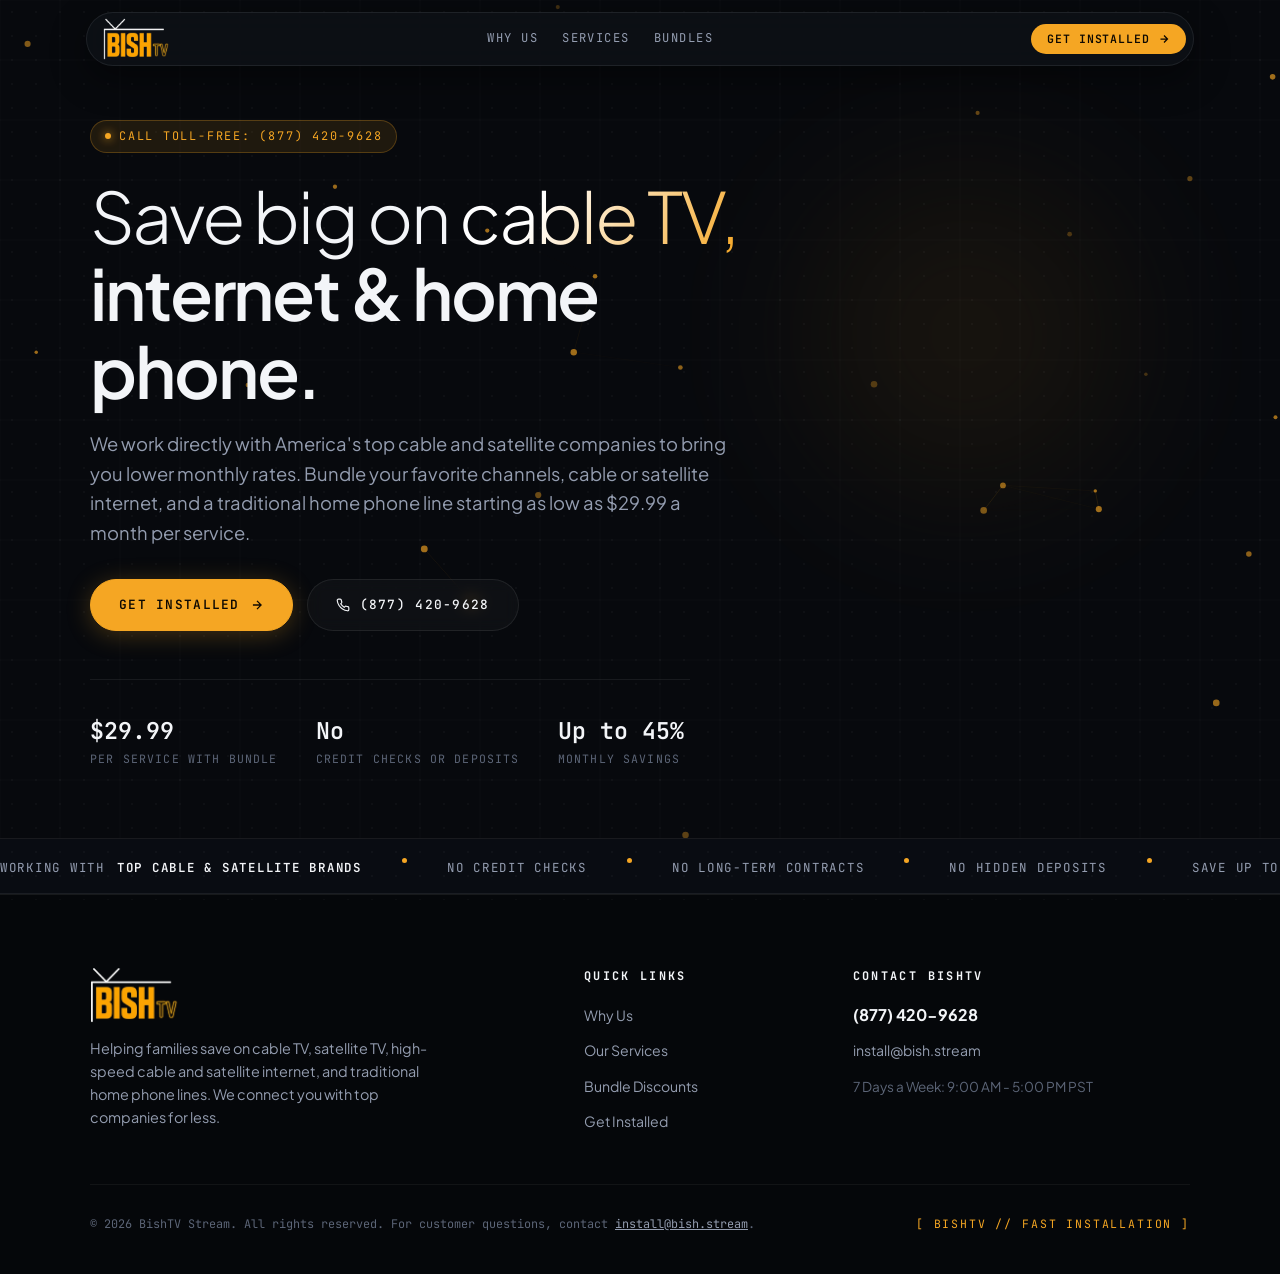
==== commit 79e857f5: "SEO: titles, descriptions, canonical, Open Graph, Twitter cards, h1 per page, sitemap, robots, Organ" ====
--- a/index.html
+++ b/index.html
@@ -4,7 +4,42 @@
 <meta charset="utf-8">
 <meta name="viewport" content="width=device-width, initial-scale=1, viewport-fit=cover">
 <title>BishTV | Cable TV, Satellite, Internet &amp; Home Phone</title>
-<meta name="description" content="Save on cable TV, satellite TV, internet and home phone with BishTV.">
+<meta name="description" content="Save on cable TV, satellite TV, cable or satellite internet and a traditional home phone. Bundle services with BishTV. No credit checks. Call (877) 420-9628.">
+<meta name="robots" content="index, follow">
+<meta name="theme-color" content="#07090d">
+<link rel="canonical" href="https://bishcleanup.github.io/BishTV-Site/">
+<meta property="og:type" content="website">
+<meta property="og:site_name" content="BishTV">
+<meta property="og:title" content="BishTV | Cable TV, Satellite, Internet &amp; Home Phone">
+<meta property="og:description" content="Save on cable TV, satellite TV, cable or satellite internet and a traditional home phone. Bundle services with BishTV. No credit checks. Call (877) 420-9628.">
+<meta property="og:url" content="https://bishcleanup.github.io/BishTV-Site/">
+<meta property="og:image" content="https://bishcleanup.github.io/BishTV-Site/og-image.png">
+<meta property="og:image:width" content="1200">
+<meta property="og:image:height" content="630">
+<meta property="og:image:alt" content="BishTV logo">
+<meta name="twitter:card" content="summary_large_image">
+<meta name="twitter:title" content="BishTV | Cable TV, Satellite, Internet &amp; Home Phone">
+<meta name="twitter:description" content="Save on cable TV, satellite TV, cable or satellite internet and a traditional home phone. Bundle services with BishTV. No credit checks. Call (877) 420-9628.">
+<meta name="twitter:image" content="https://bishcleanup.github.io/BishTV-Site/og-image.png">
+<script type="application/ld+json">
+{
+  "@context": "https://schema.org",
+  "@type": "Organization",
+  "name": "BishTV",
+  "url": "https://bishcleanup.github.io/BishTV-Site/",
+  "logo": "https://bishcleanup.github.io/BishTV-Site/logo.png",
+  "email": "install@bish.stream",
+  "telephone": "+1-877-420-9628",
+  "contactPoint": {
+    "@type": "ContactPoint",
+    "telephone": "+1-877-420-9628",
+    "email": "install@bish.stream",
+    "contactType": "customer service",
+    "areaServed": "US",
+    "availableLanguage": "English"
+  }
+}
+</script>
 <link rel="icon" type="image/png" href="logo-small.png">
 <link rel="preconnect" href="https://fonts.googleapis.com">
 <link rel="preconnect" href="https://fonts.gstatic.com" crossorigin>
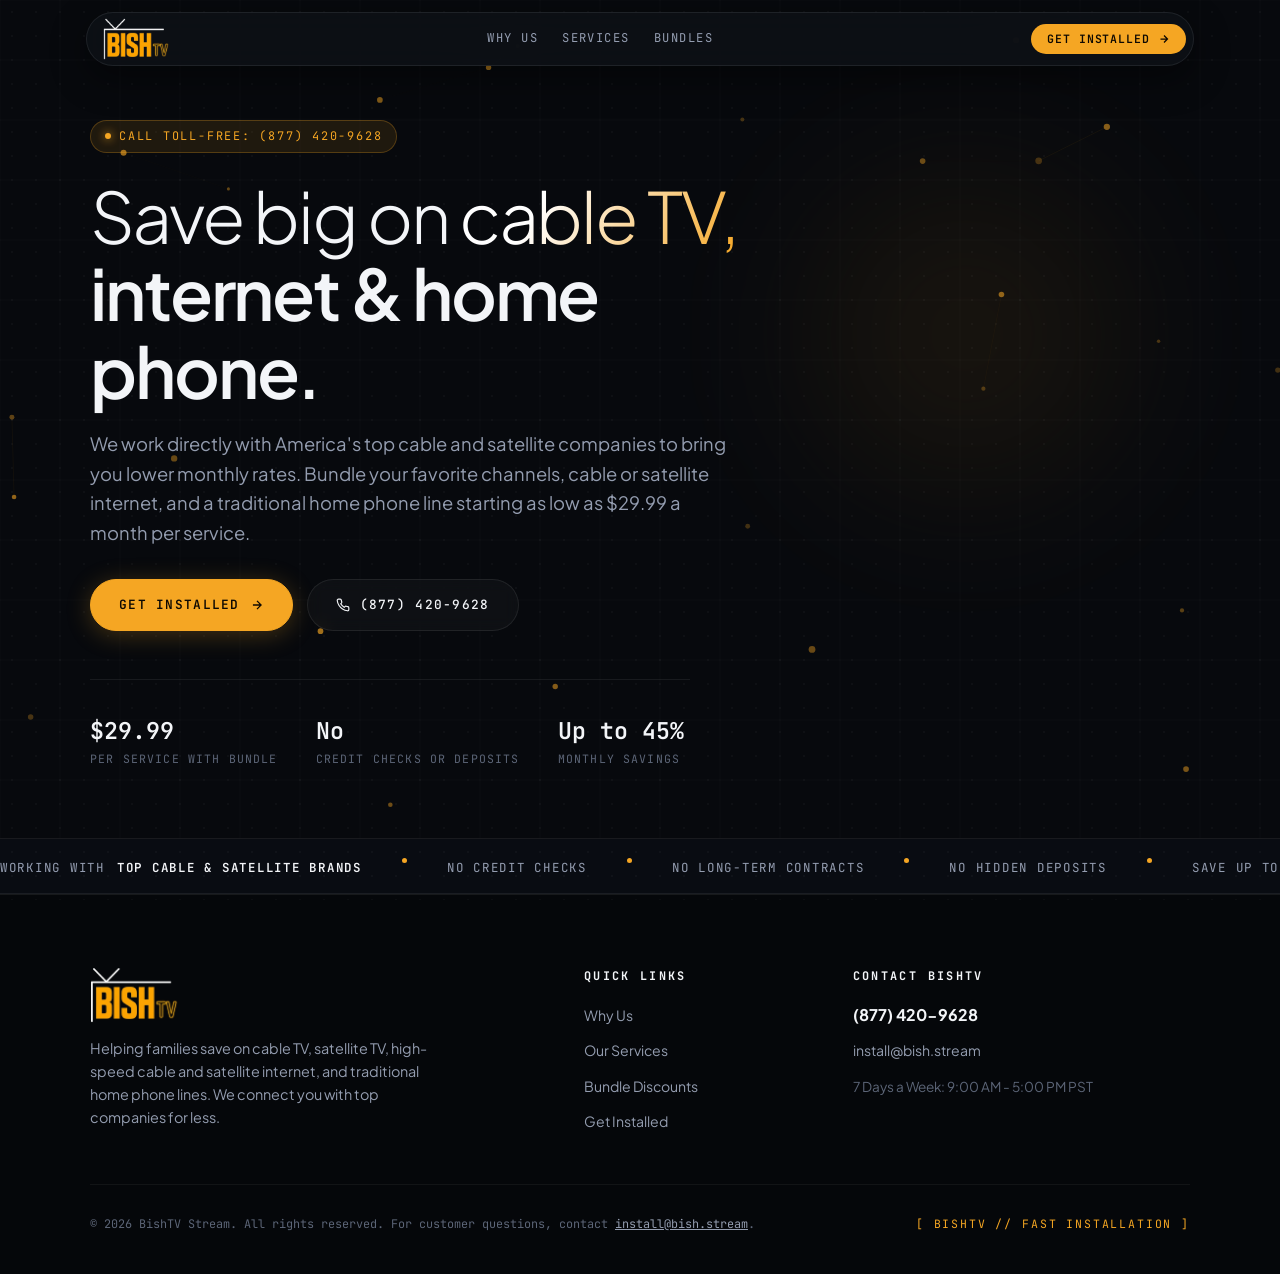
==== commit 5cc9f875: "Use bish.stream as the site domain; add CNAME for GitHub Pages Co-Authored-By: Claude Sonnet 5.5 <no" ====
--- a/index.html
+++ b/index.html
@@ -7,27 +7,27 @@
 <meta name="description" content="Save on cable TV, satellite TV, cable or satellite internet and a traditional home phone. Bundle services with BishTV. No credit checks. Call (877) 420-9628.">
 <meta name="robots" content="index, follow">
 <meta name="theme-color" content="#07090d">
-<link rel="canonical" href="https://bishcleanup.github.io/BishTV-Site/">
+<link rel="canonical" href="https://bish.stream/">
 <meta property="og:type" content="website">
 <meta property="og:site_name" content="BishTV">
 <meta property="og:title" content="BishTV | Cable TV, Satellite, Internet &amp; Home Phone">
 <meta property="og:description" content="Save on cable TV, satellite TV, cable or satellite internet and a traditional home phone. Bundle services with BishTV. No credit checks. Call (877) 420-9628.">
-<meta property="og:url" content="https://bishcleanup.github.io/BishTV-Site/">
-<meta property="og:image" content="https://bishcleanup.github.io/BishTV-Site/og-image.png">
+<meta property="og:url" content="https://bish.stream/">
+<meta property="og:image" content="https://bish.stream/og-image.png">
 <meta property="og:image:width" content="1200">
 <meta property="og:image:height" content="630">
 <meta property="og:image:alt" content="BishTV logo">
 <meta name="twitter:card" content="summary_large_image">
 <meta name="twitter:title" content="BishTV | Cable TV, Satellite, Internet &amp; Home Phone">
 <meta name="twitter:description" content="Save on cable TV, satellite TV, cable or satellite internet and a traditional home phone. Bundle services with BishTV. No credit checks. Call (877) 420-9628.">
-<meta name="twitter:image" content="https://bishcleanup.github.io/BishTV-Site/og-image.png">
+<meta name="twitter:image" content="https://bish.stream/og-image.png">
 <script type="application/ld+json">
 {
   "@context": "https://schema.org",
   "@type": "Organization",
   "name": "BishTV",
-  "url": "https://bishcleanup.github.io/BishTV-Site/",
-  "logo": "https://bishcleanup.github.io/BishTV-Site/logo.png",
+  "url": "https://bish.stream/",
+  "logo": "https://bish.stream/logo.png",
   "email": "install@bish.stream",
   "telephone": "+1-877-420-9628",
   "contactPoint": {
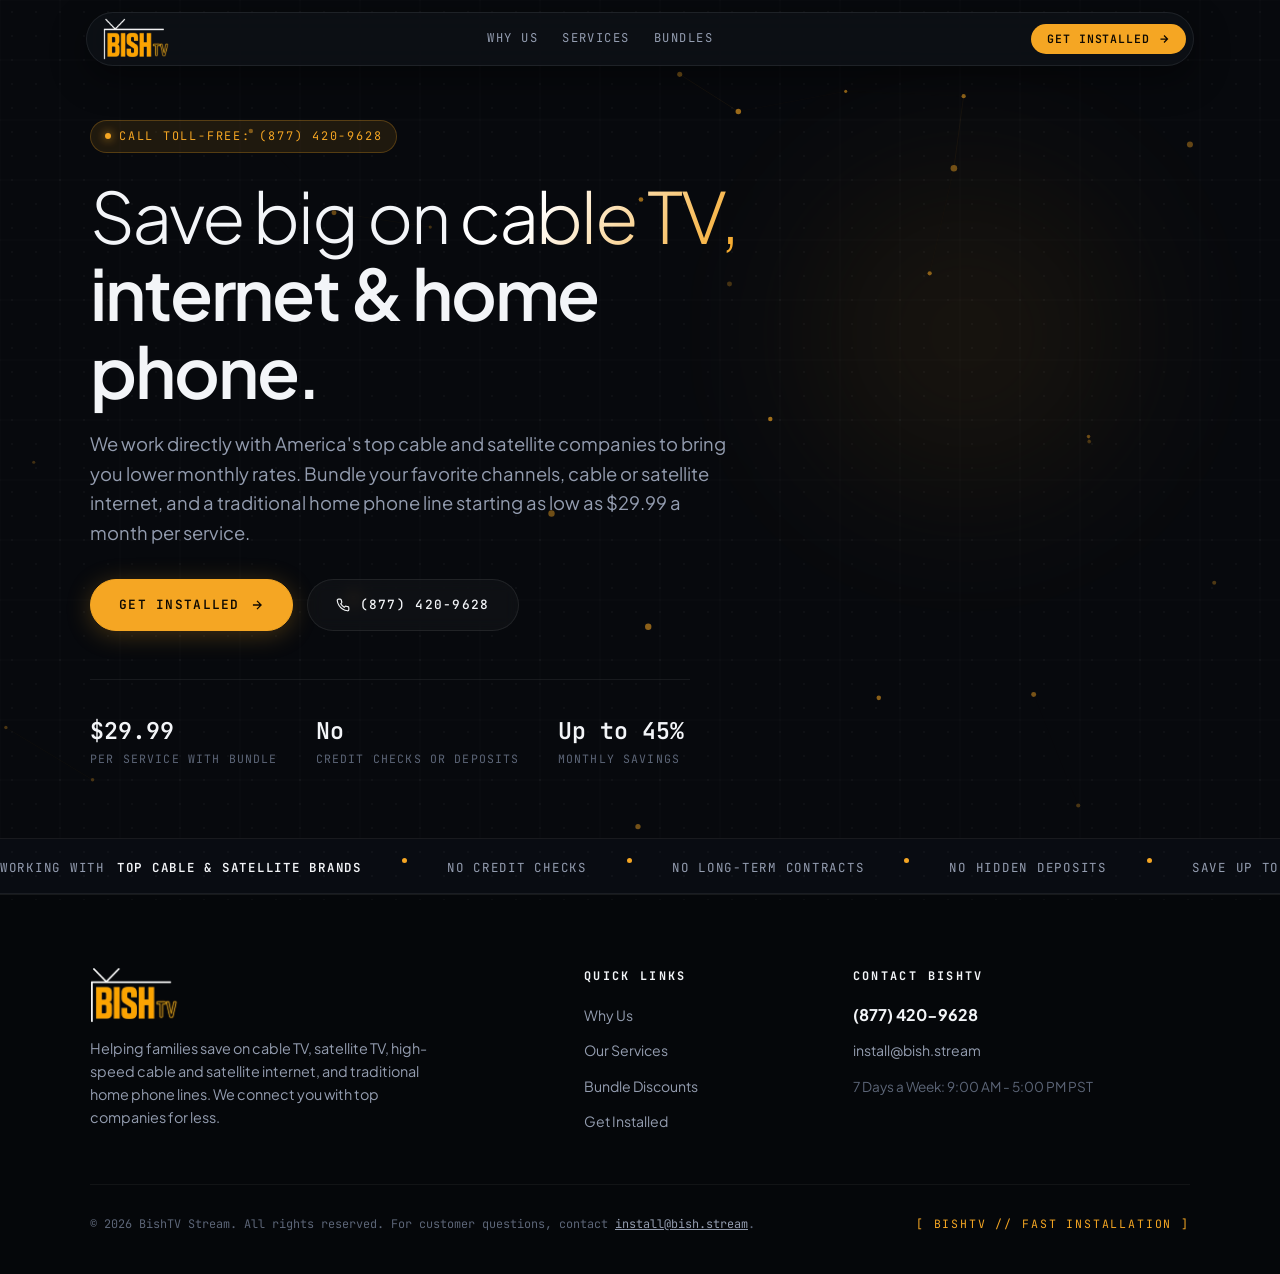
==== commit c6e33034: "Add Google Tag Manager snippet to all pages Co-Authored-By: Claude Sonnet 5.5 <noreply@anthropic.com" ====
--- a/index.html
+++ b/index.html
@@ -45,6 +45,12 @@
 <link rel="preconnect" href="https://fonts.gstatic.com" crossorigin>
 <link href="https://fonts.googleapis.com/css2?family=JetBrains+Mono:wght@400;500;600&family=Plus+Jakarta+Sans:wght@300;400;500;600;700&display=swap" rel="stylesheet">
 <link rel="stylesheet" href="styles.css">
+<script async src="https://www.googletagmanager.com/gtm.js?id=GTM-5HKFXXDD"></script>
+<script>
+  window.dataLayer = window.dataLayer || [];
+  function gtag(){dataLayer.push(arguments);}
+  gtag('js', new Date());
+</script>
 </head>
 <body>
 
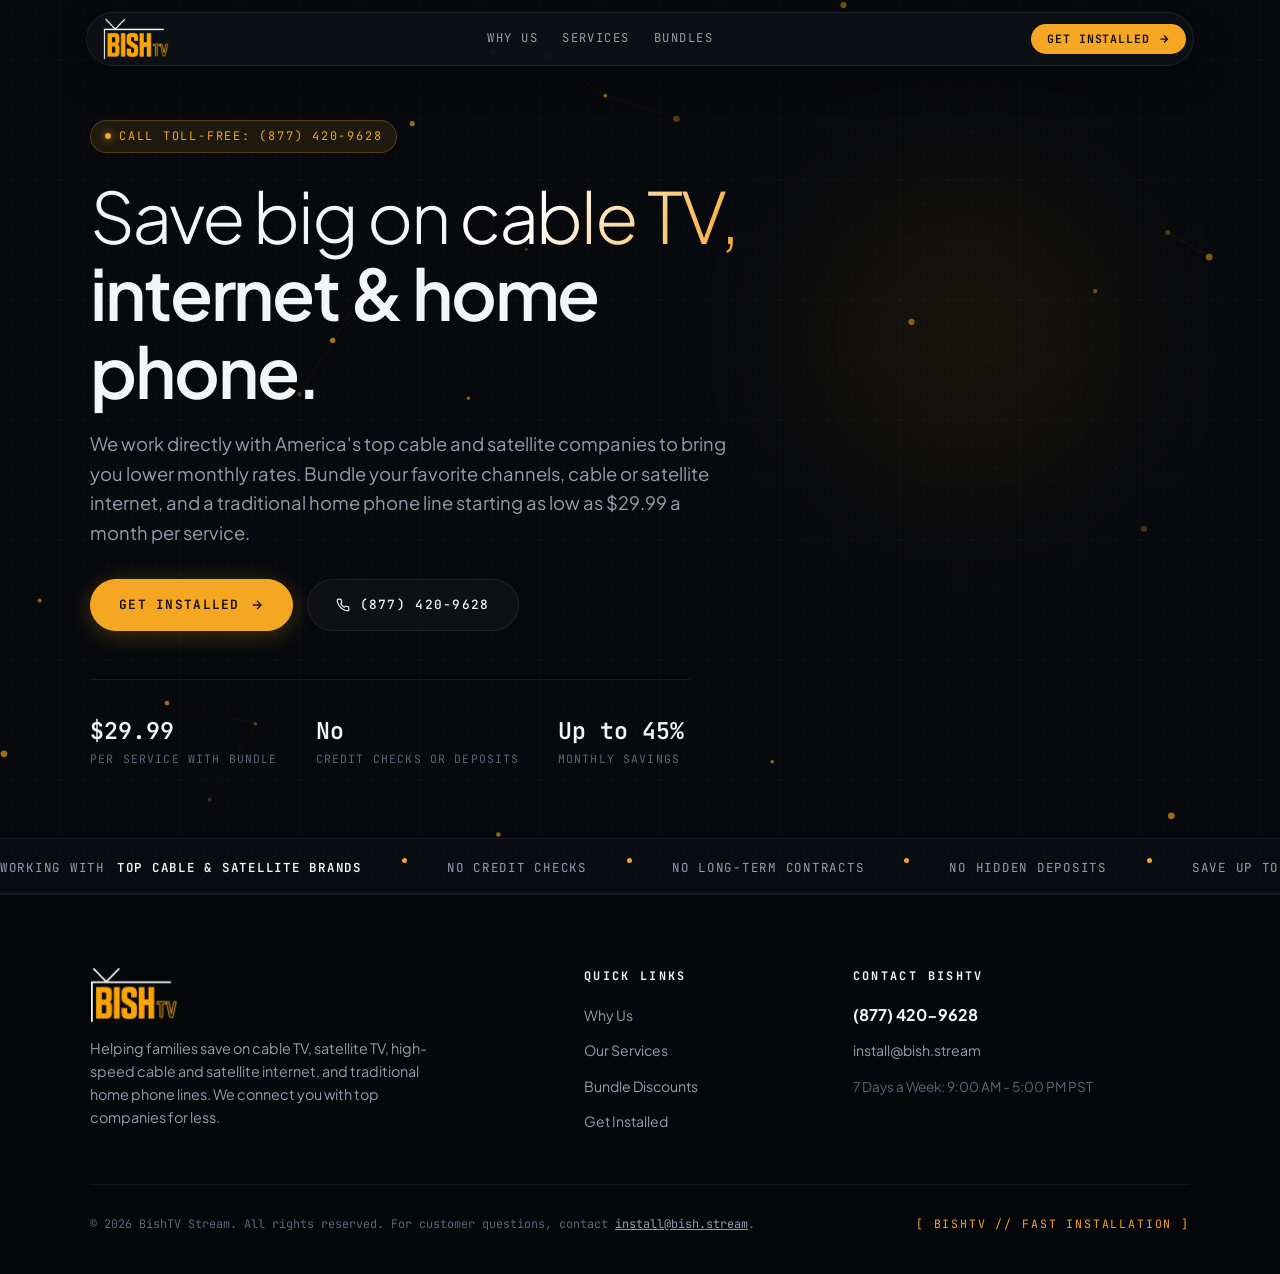
==== commit d751d529: "Replace Organization schema with LocalBusiness (phone, email, hours) on home page Co-Authored-By: Cl" ====
--- a/index.html
+++ b/index.html
@@ -24,19 +24,17 @@
 <script type="application/ld+json">
 {
   "@context": "https://schema.org",
-  "@type": "Organization",
+  "@type": "LocalBusiness",
   "name": "BishTV",
-  "url": "https://bish.stream/",
+  "url": "https://bish.stream",
   "logo": "https://bish.stream/logo.png",
+  "telephone": "+1-877-420-9628",
   "email": "install@bish.stream",
-  "telephone": "+1-877-420-9628",
-  "contactPoint": {
-    "@type": "ContactPoint",
-    "telephone": "+1-877-420-9628",
-    "email": "install@bish.stream",
-    "contactType": "customer service",
-    "areaServed": "US",
-    "availableLanguage": "English"
+  "openingHoursSpecification": {
+    "@type": "OpeningHoursSpecification",
+    "dayOfWeek": ["Monday","Tuesday","Wednesday","Thursday","Friday","Saturday","Sunday"],
+    "opens": "09:00",
+    "closes": "17:00"
   }
 }
 </script>
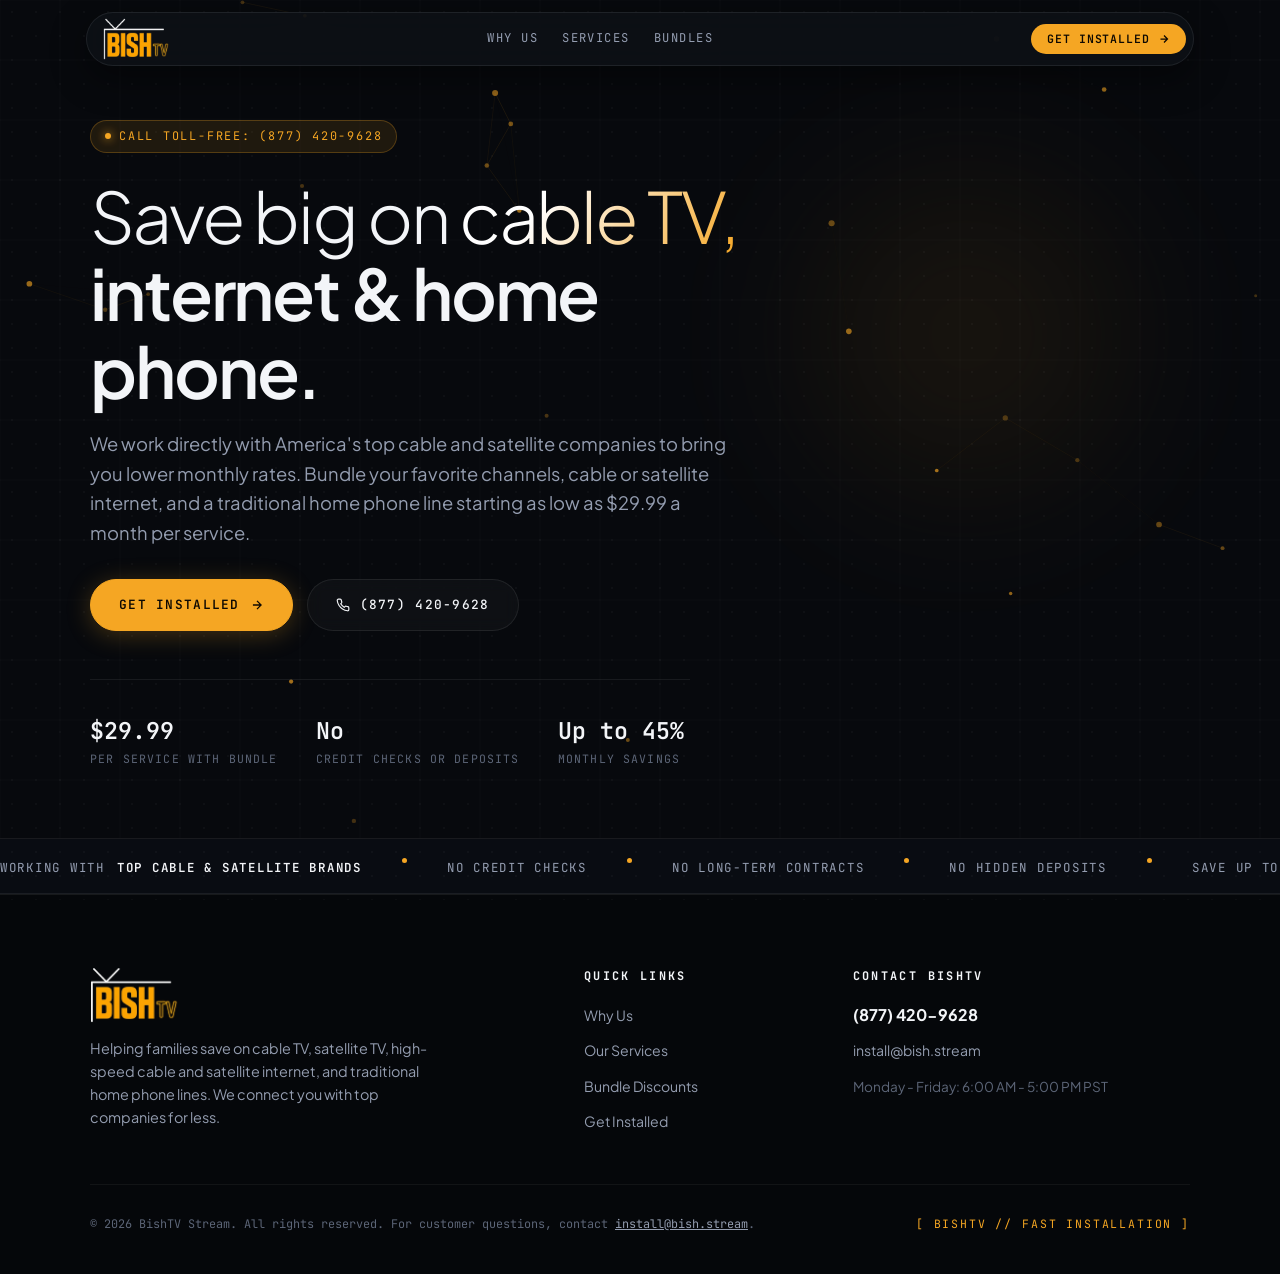
==== commit 3b83d0bd: "Update hours to Monday-Friday 6am-5pm PST Co-Authored-By: Claude Sonnet 5.5 <noreply@anthropic.com> " ====
--- a/index.html
+++ b/index.html
@@ -32,8 +32,8 @@
   "email": "install@bish.stream",
   "openingHoursSpecification": {
     "@type": "OpeningHoursSpecification",
-    "dayOfWeek": ["Monday","Tuesday","Wednesday","Thursday","Friday","Saturday","Sunday"],
-    "opens": "09:00",
+    "dayOfWeek": ["Monday","Tuesday","Wednesday","Thursday","Friday"],
+    "opens": "06:00",
     "closes": "17:00"
   }
 }
@@ -172,7 +172,7 @@
         <ul>
           <li><strong style="color:var(--fg);">(877) 420-9628</strong></li>
           <li><a href="mailto:install@bish.stream">install@bish.stream</a></li>
-          <li><span style="color:var(--dim); font-size:0.85rem;">7 Days a Week: 9:00 AM - 5:00 PM PST</span></li>
+          <li><span style="color:var(--dim); font-size:0.85rem;">Monday - Friday: 6:00 AM - 5:00 PM PST</span></li>
         </ul>
       </div>
     </div>
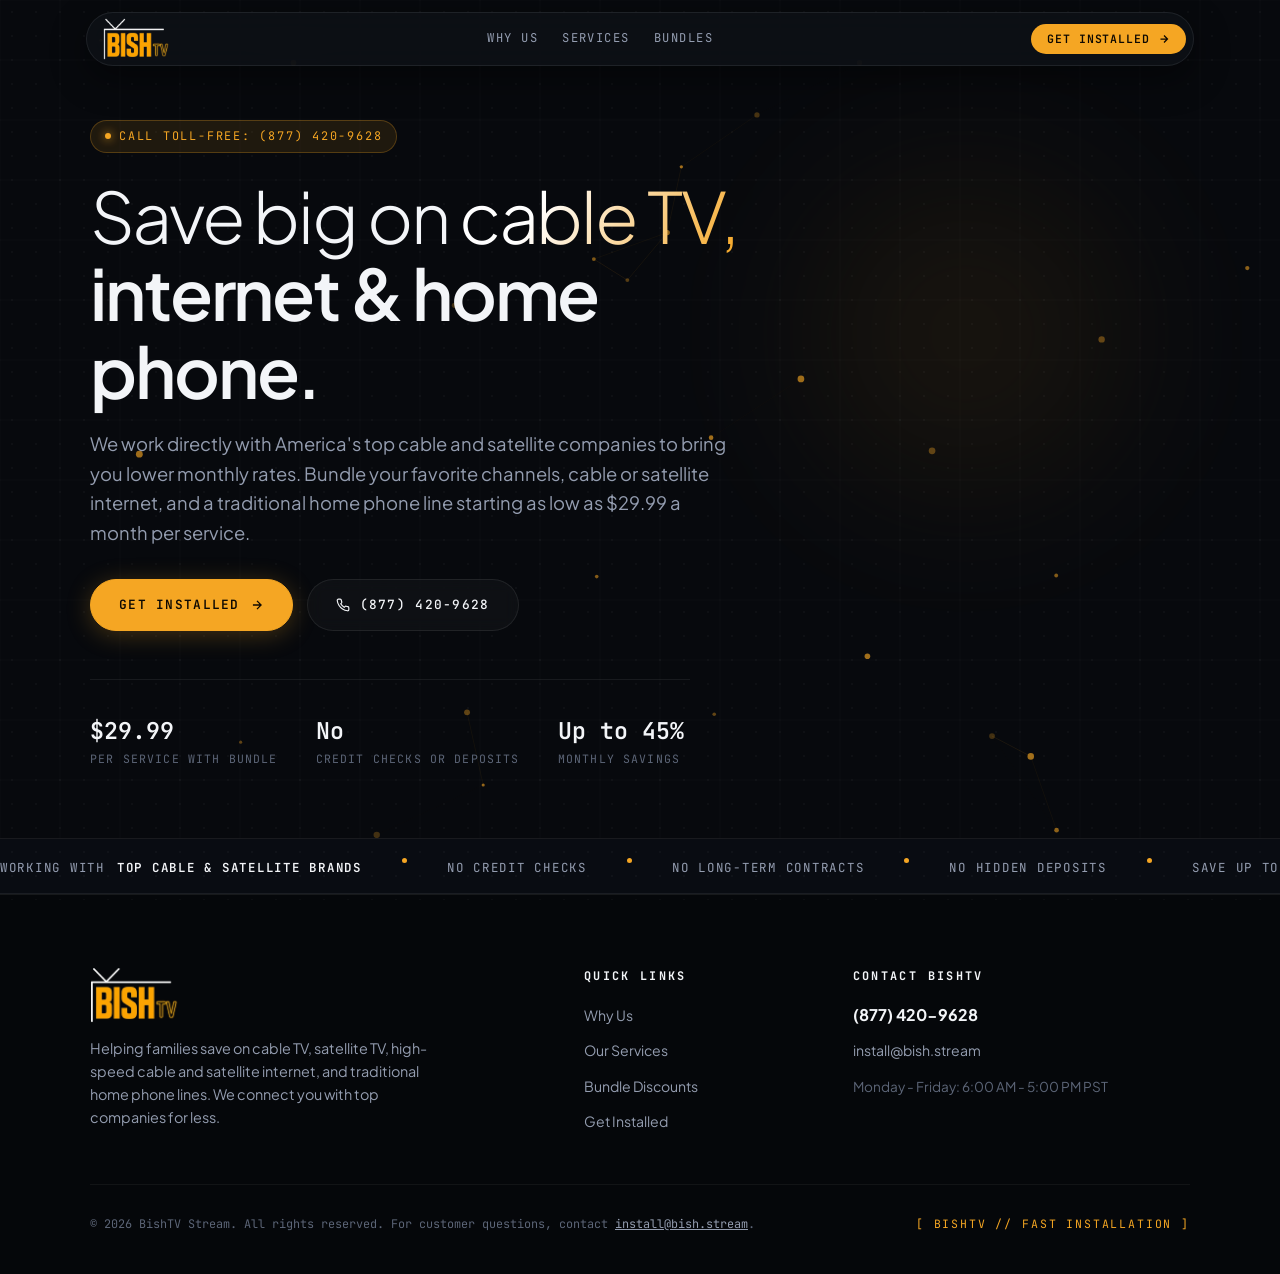
==== commit a0863653: "Fix Google Tag Manager snippet and load Google Ads tag on all pages The GTM container was loaded wit" ====
--- a/index.html
+++ b/index.html
@@ -43,14 +43,24 @@
 <link rel="preconnect" href="https://fonts.gstatic.com" crossorigin>
 <link href="https://fonts.googleapis.com/css2?family=JetBrains+Mono:wght@400;500;600&family=Plus+Jakarta+Sans:wght@300;400;500;600;700&display=swap" rel="stylesheet">
 <link rel="stylesheet" href="styles.css">
-<script async src="https://www.googletagmanager.com/gtm.js?id=GTM-5HKFXXDD"></script>
+<!-- Google Tag Manager -->
+<script>(function(w,d,s,l,i){w[l]=w[l]||[];w[l].push({'gtm.start':
+new Date().getTime(),event:'gtm.js'});var f=d.getElementsByTagName(s)[0],
+j=d.createElement(s),dl=l!='dataLayer'?'&l='+l:'';j.async=true;j.src=
+'https://www.googletagmanager.com/gtm.js?id='+i+dl;f.parentNode.insertBefore(j,f);
+})(window,document,'script','dataLayer','GTM-5HKFXXDD');</script>
+<!-- Google tag (gtag.js) for Google Ads -->
+<script async src="https://www.googletagmanager.com/gtag/js?id=AW-18550272135"></script>
 <script>
   window.dataLayer = window.dataLayer || [];
   function gtag(){dataLayer.push(arguments);}
   gtag('js', new Date());
+  gtag('config', 'AW-18550272135');
 </script>
 </head>
 <body>
+<!-- Google Tag Manager (noscript) -->
+<noscript><iframe src="https://www.googletagmanager.com/ns.html?id=GTM-5HKFXXDD" height="0" width="0" style="display:none;visibility:hidden"></iframe></noscript>
 
 <div class="noise" aria-hidden="true"></div>
 
